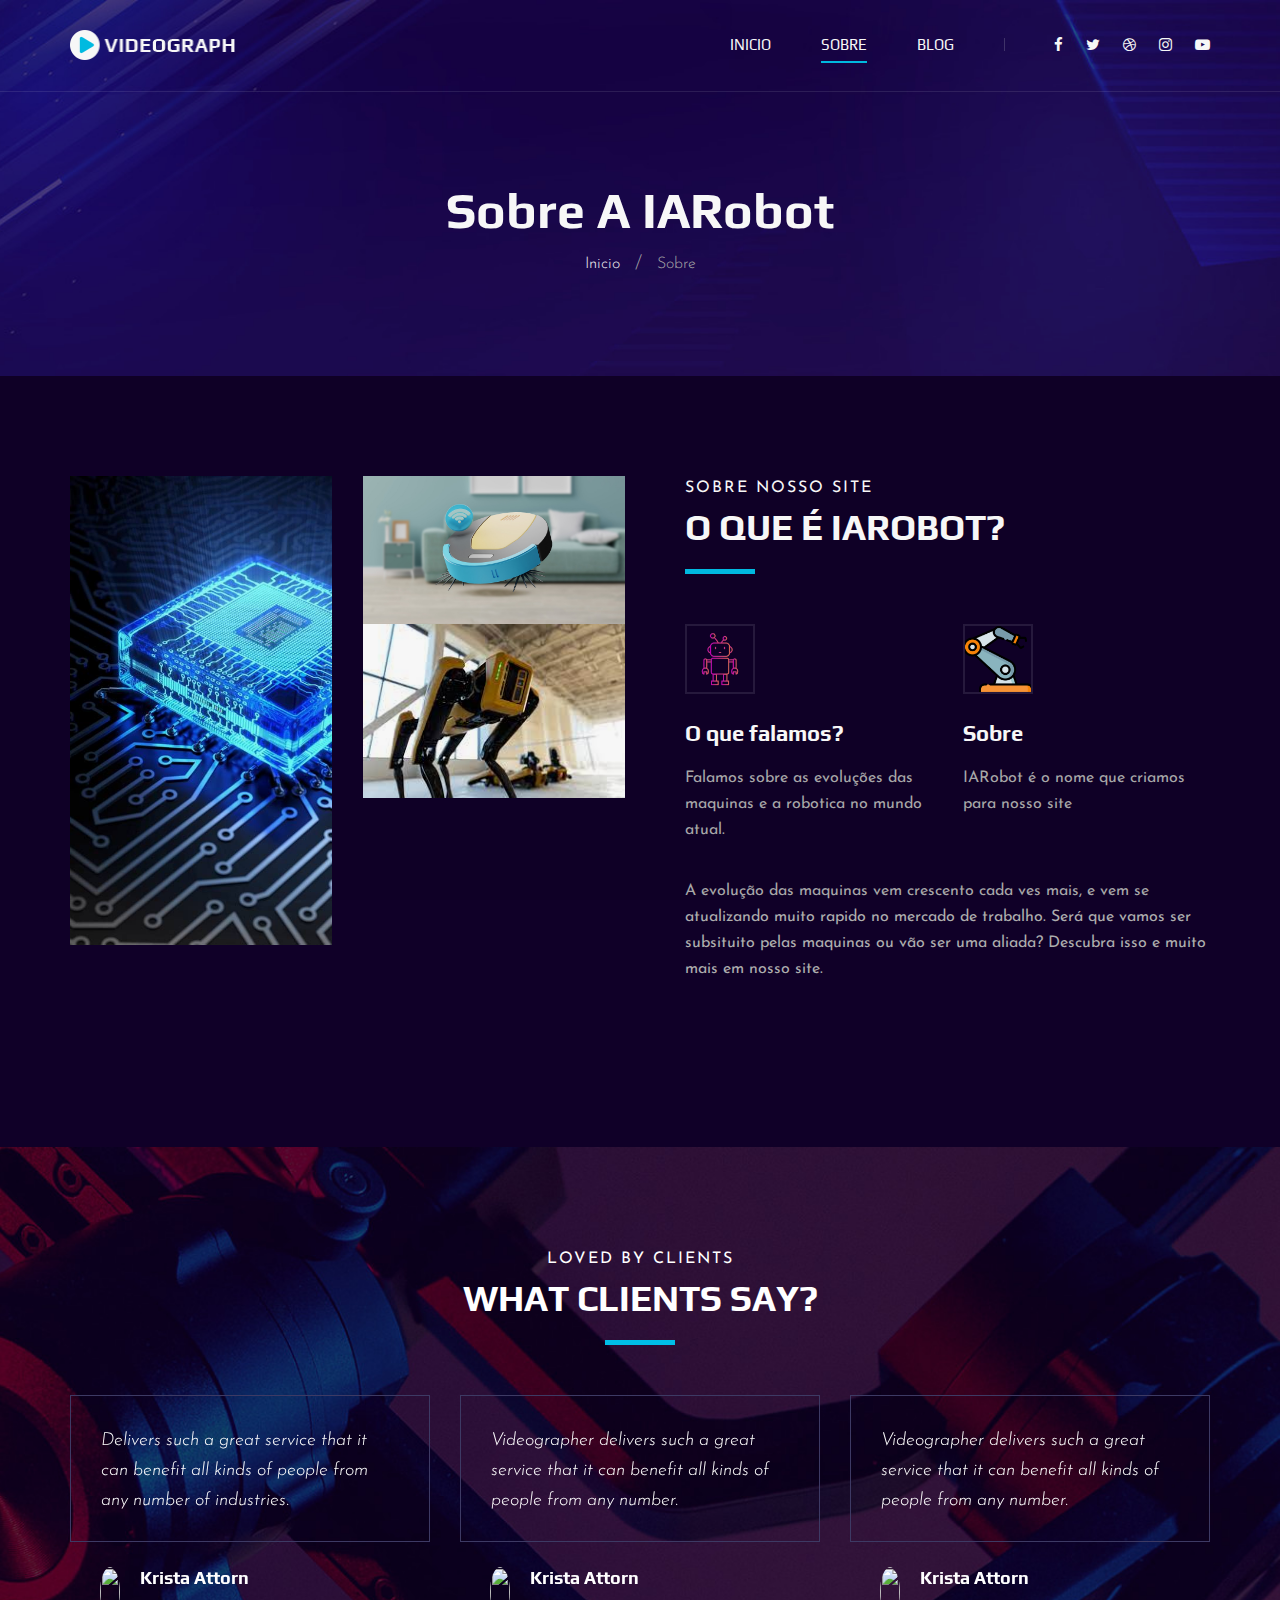
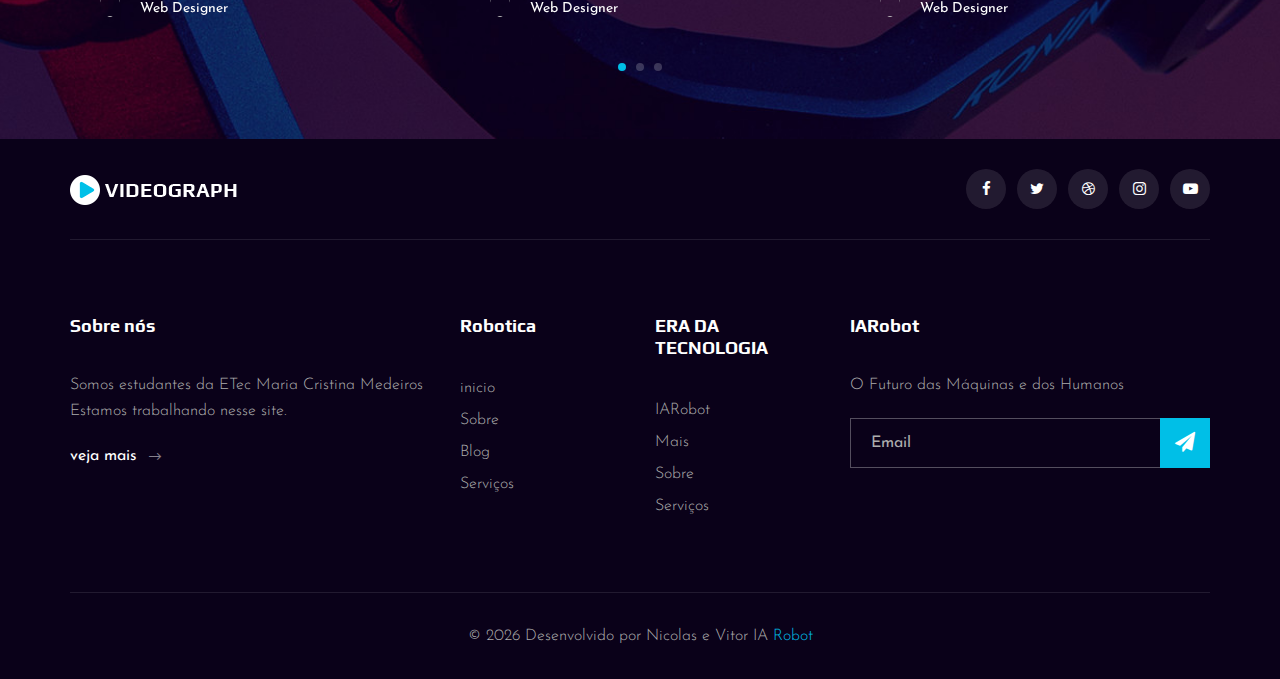
==== about.html @ 94bdd7f8 "Add files via upload" ====
<!DOCTYPE html>
<html lang="zxx">

<head>
    <meta charset="UTF-8">
    <meta name="description" content="Videograph Template">
    <meta name="keywords" content="Videograph, unica, creative, html">
    <meta name="viewport" content="width=device-width, initial-scale=1.0">
    <meta http-equiv="X-UA-Compatible" content="ie=edge">
    <title>IARobot</title>

    <!-- Google Font -->
    <link href="https://fonts.googleapis.com/css2?family=Play:wght@400;700&display=swap" rel="stylesheet">
    <link href="https://fonts.googleapis.com/css2?family=Josefin+Sans:wght@300;400;500;600;700&display=swap"
        rel="stylesheet">

    <!-- Css Styles -->
    <link rel="stylesheet" href="css/bootstrap.min.css" type="text/css">
    <link rel="stylesheet" href="css/font-awesome.min.css" type="text/css">
    <link rel="stylesheet" href="css/elegant-icons.css" type="text/css">
    <link rel="stylesheet" href="css/owl.carousel.min.css" type="text/css">
    <link rel="stylesheet" href="css/magnific-popup.css" type="text/css">
    <link rel="stylesheet" href="css/slicknav.min.css" type="text/css">
    <link rel="stylesheet" href="css/style.css" type="text/css">
</head>

<body>
    <!-- Page Preloder -->
    <div id="preloder">
        <div class="loader"></div>
    </div>

    <!-- Header Section Begin -->
    <header class="header">
        <div class="container">
            <div class="row">
                <div class="col-lg-2">
                    <div class="header__logo">
                        <a href="./index.html"><img src="img/logo.png" alt=""></a>
                    </div>
                </div>
                <div class="col-lg-10">
                    <div class="header__nav__option">
                        <nav class="header__nav__menu mobile-menu">
                            <ul>
                                <li><a href="./index.html">Inicio</a></li>
                                <li class="active"><a href="./about.html">Sobre</a></li>
                                <li><a href="./blog.html">Blog</a></li>
                            </ul>
                        </nav>
                        <div class="header__nav__social">
                            <a href="#"><i class="fa fa-facebook"></i></a>
                            <a href="#"><i class="fa fa-twitter"></i></a>
                            <a href="#"><i class="fa fa-dribbble"></i></a>
                            <a href="#"><i class="fa fa-instagram"></i></a>
                            <a href="#"><i class="fa fa-youtube-play"></i></a>
                        </div>
                    </div>
                </div>
            </div>
            <div id="mobile-menu-wrap"></div>
        </div>
    </header>
    <!-- Header End -->

    <!-- Breadcrumb Begin -->
    <div class="breadcrumb-option spad set-bg" data-setbg="img/breadcrumb-bg.jpg">
        <div class="container">
            <div class="row">
                <div class="col-lg-12 text-center">
                    <div class="breadcrumb__text">
                        <h2>Sobre A IARobot</h2>
                        <div class="breadcrumb__links">
                            <a href="#">Inicio</a>
                            <span>Sobre</span>
                        </div>
                    </div>
                </div>
            </div>
        </div>
    </div>
    <!-- Breadcrumb End -->

    <!-- About Section Begin -->
    <section class="about spad">
        <div class="container">
            <div class="row">
                <div class="col-lg-6">
                    <div class="about__pic">
                        <div class="row">
                            <div class="col-lg-6 col-md-6 col-sm-6">
                                <img src="img/team/proce.jpg" alt="">
                            </div>
                            <div class="col-lg-6 col-md-6 col-sm-6">
                                <div class="row">
                                    <div class="col-lg-12">
                                        <img src="img/team/limpaacasa.jpg" alt="">
                                    </div>
                                    
                                    <div class="col-lg-12">
                                        <img src="img/team/carobo.jpg" alt="">
                                    </div>
                                </div>
                            </div>
                        </div>
                    </div>
                </div>
                <div class="col-lg-6">
                    <div class="about__text">
                        <div class="section-title">
                            <span>Sobre nosso site</span>
                            <h2>O QUE É IARobot?</h2>
                        </div>
                        <div class="row">
                            <div class="col-lg-6 col-md-6 col-sm-6">
                                <div class="services__item">
                                    <div class="services__item__icon">
                                        <img src="img/icons/robo2.png" alt="">
                                    </div>
                                    <h4>O que falamos?</h4>
                                    <p>Falamos sobre as evoluções das maquinas e a robotica no mundo atual.</p>
                                </div>
                            </div>
                            <div class="col-lg-6 col-md-6 col-sm-6">
                                <div class="services__item">
                                    <div class="services__item__icon">
                                        <img src="img/icons/robo1.png" alt="">
                                    </div>
                                    <h4>Sobre</h4>
                                    <p>IARobot é o nome que criamos para nosso site </p>
                                </div>
                            </div>
                        </div>
                        <div class="about__text__desc">
                            <p>A evolução das maquinas vem crescento cada ves mais, e vem se atualizando muito rapido no
                                mercado de trabalho. Será que vamos ser subsituito pelas maquinas ou vão ser uma aliada?
                                Descubra isso e muito mais em nosso site.</p>
                        </div>
                    </div>
                </div>
            </div>
        </div>
    </section>
    <!-- About Section End -->

    <!-- Testimonial Section Begin -->
    <section class="testimonial spad set-bg" data-setbg="img/testimonial-bg.jpg">
        <div class="container">
            <div class="row">
                <div class="col-lg-12">
                    <div class="section-title center-title">
                        <span>Loved By Clients</span>
                        <h2>What clients say?</h2>
                    </div>
                </div>
            </div>
            <div class="row">
                <div class="testimonial__slider owl-carousel">
                    <div class="col-lg-4">
                        <div class="testimonial__item">
                            <div class="testimonial__text">
                                <p>Delivers such a great service that it can benefit all kinds of people from any number
                                    of industries.</p>
                            </div>
                            <div class="testimonial__author">
                                <div class="testimonial__author__pic">
                                    <img src="img/testimonial/ta-1.jpg" alt="">
                                </div>
                                <div class="testimonial__author__text">
                                    <h5>Krista Attorn</h5>
                                    <span>Web Designer</span>
                                </div>
                            </div>
                        </div>
                    </div>
                    <div class="col-lg-4">
                        <div class="testimonial__item">
                            <div class="testimonial__text">
                                <p>Videographer delivers such a great service that it can benefit all kinds of people
                                    from any number.</p>
                            </div>
                            <div class="testimonial__author">
                                <div class="testimonial__author__pic">
                                    <img src="img/testimonial/ta-2.jpg" alt="">
                                </div>
                                <div class="testimonial__author__text">
                                    <h5>Krista Attorn</h5>
                                    <span>Web Designer</span>
                                </div>
                            </div>
                        </div>
                    </div>
                    <div class="col-lg-4">
                        <div class="testimonial__item">
                            <div class="testimonial__text">
                                <p>Videographer delivers such a great service that it can benefit all kinds of people
                                    from any number.</p>
                            </div>
                            <div class="testimonial__author">
                                <div class="testimonial__author__pic">
                                    <img src="img/testimonial/ta-3.jpg" alt="">
                                </div>
                                <div class="testimonial__author__text">
                                    <h5>Krista Attorn</h5>
                                    <span>Web Designer</span>
                                </div>
                            </div>
                        </div>
                    </div>
                    <div class="col-lg-4">
                        <div class="testimonial__item">
                            <div class="testimonial__text">
                                <p>Delivers such a great service that it can benefit all kinds of people from any number
                                    of industries.</p>
                            </div>
                            <div class="testimonial__author">
                                <div class="testimonial__author__pic">
                                    <img src="img/testimonial/ta-1.jpg" alt="">
                                </div>
                                <div class="testimonial__author__text">
                                    <h5>Krista Attorn</h5>
                                    <span>Web Designer</span>
                                </div>
                            </div>
                        </div>
                    </div>
                    <div class="col-lg-4">
                        <div class="testimonial__item">
                            <div class="testimonial__text">
                                <p>Videographer delivers such a great service that it can benefit all kinds of people
                                    from any number.</p>
                            </div>
                            <div class="testimonial__author">
                                <div class="testimonial__author__pic">
                                    <img src="img/testimonial/ta-2.jpg" alt="">
                                </div>
                                <div class="testimonial__author__text">
                                    <h5>Krista Attorn</h5>
                                    <span>Web Designer</span>
                                </div>
                            </div>
                        </div>
                    </div>
                </div>
            </div>
        </div>
    </section>
    <!-- Testimonial Section End -->

   

   <!-- Footer Section Begin -->
   <footer class="footer">
    <div class="container">
        <div class="footer__top">
            <div class="row">
                <div class="col-lg-6 col-md-6">
                    <div class="footer__top__logo">
                        <a href="#"><img src="img/logo.png" alt=""></a>
                    </div>
                </div>
                <div class="col-lg-6 col-md-6">
                    <div class="footer__top__social">
                        <a href="#"><i class="fa fa-facebook"></i></a>
                        <a href="#"><i class="fa fa-twitter"></i></a>
                        <a href="#"><i class="fa fa-dribbble"></i></a>
                        <a href="#"><i class="fa fa-instagram"></i></a>
                        <a href="#"><i class="fa fa-youtube-play"></i></a>
                    </div>
                </div>
            </div>
        </div>
        <div class="footer__option">
            <div class="row">
                <div class="col-lg-4 col-md-6 col-sm-6">
                    <div class="footer__option__item">
                        <h5>Sobre nós</h5>
                        <p>Somos estudantes da ETec  Maria Cristina Medeiros
                            Estamos trabalhando nesse site.</p>
                        <a href="#" class="read__more">veja mais <span class="arrow_right"></span></a>
                    </div>
                </div>
                <div class="col-lg-2 col-md-3 col-sm-3">
                    <div class="footer__option__item">
                        <h5>Robotica</h5>
                        <ul>
                            <li><a href="#">inicio</a></li>
                            <li><a href="#">Sobre</a></li>
                            <li><a href="#">Blog</a></li>
                            <li><a href="#">Serviços</a></li>
                        </ul>
                    </div>
                </div>
                <div class="col-lg-2 col-md-3 col-sm-3">
                    <div class="footer__option__item">
                        <h5>ERA DA TECNOLOGIA</h5>
                        <ul>
                            <li><a href="#">IARobot</a></li>
                            <li><a href="#">Mais</a></li>
                            <li><a href="#">Sobre</a></li>
                            <li><a href="#">Serviços</a></li>
                        </ul>
                    </div>
                </div>
                <div class="col-lg-4 col-md-12">
                    <div class="footer__option__item">
                        <h5>IARobot</h5>
                        <p>O Futuro das Máquinas e dos Humanos</p>
                        <form action="#">
                            <input type="text" placeholder="Email">
                            <button type="submit"><i class="fa fa-send"></i></button>
                        </form>
                    </div>
                </div>
            </div>
        </div>
        <div class="footer__copyright"> 
            <div class="row">
                <div class="col-lg-12 text-center">
                    <!-- Link back to Colorlib can't be removed. Template is licensed under CC BY 3.0. -->
                    <p class="footer__copyright__text"> &copy;
                        <script>
                            document.write(new Date().getFullYear());
                        </script>
                        Desenvolvido por Nicolas e Vitor </i> IA <a href="https://colorlib.com" target="_blank">Robot</a>
                    </p>
                    <!-- Link back to Colorlib can't be removed. Template is licensed under CC BY 3.0. -->
                </div>
            </div>
        </div>
    </div>
</footer>
<!-- Footer Section End -->

    <!-- Js Plugins -->
    <script src="js/jquery-3.3.1.min.js"></script>
    <script src="js/bootstrap.min.js"></script>
    <script src="js/jquery.magnific-popup.min.js"></script>
    <script src="js/mixitup.min.js"></script>
    <script src="js/masonry.pkgd.min.js"></script>
    <script src="js/jquery.slicknav.js"></script>
    <script src="js/owl.carousel.min.js"></script>
    <script src="js/main.js"></script>
</body>

</html>
---- css/elegant-icons.css ----
@font-face {
	font-family: 'ElegantIcons';
	src:url('../fonts/ElegantIcons.eot');
	src:url('../fonts/ElegantIcons.eot?#iefix') format('embedded-opentype'),
		url('../fonts/ElegantIcons.woff') format('woff'),
		url('../fonts/ElegantIcons.ttf') format('truetype'),
		url('../fonts/ElegantIcons.svg#ElegantIcons') format('svg');
	font-weight: normal;
	font-style: normal;
}

/* Use the following CSS code if you want to use data attributes for inserting your icons */
[data-icon]:before {
	font-family: 'ElegantIcons';
	content: attr(data-icon);
	speak: none;
	font-weight: normal;
	font-variant: normal;
	text-transform: none;
	line-height: 1;
	-webkit-font-smoothing: antialiased;
	-moz-osx-font-smoothing: grayscale;
}

/* Use the following CSS code if you want to have a class per icon */
/*
Instead of a list of all class selectors,
you can use the generic selector below, but it's slower:
[class*="your-class-prefix"] {
*/
.arrow_up, .arrow_down, .arrow_left, .arrow_right, .arrow_left-up, .arrow_right-up, .arrow_right-down, .arrow_left-down, .arrow-up-down, .arrow_up-down_alt, .arrow_left-right_alt, .arrow_left-right, .arrow_expand_alt2, .arrow_expand_alt, .arrow_condense, .arrow_expand, .arrow_move, .arrow_carrot-up, .arrow_carrot-down, .arrow_carrot-left, .arrow_carrot-right, .arrow_carrot-2up, .arrow_carrot-2down, .arrow_carrot-2left, .arrow_carrot-2right, .arrow_carrot-up_alt2, .arrow_carrot-down_alt2, .arrow_carrot-left_alt2, .arrow_carrot-right_alt2, .arrow_carrot-2up_alt2, .arrow_carrot-2down_alt2, .arrow_carrot-2left_alt2, .arrow_carrot-2right_alt2, .arrow_triangle-up, .arrow_triangle-down, .arrow_triangle-left, .arrow_triangle-right, .arrow_triangle-up_alt2, .arrow_triangle-down_alt2, .arrow_triangle-left_alt2, .arrow_triangle-right_alt2, .arrow_back, .icon_minus-06, .icon_plus, .icon_close, .icon_check, .icon_minus_alt2, .icon_plus_alt2, .icon_close_alt2, .icon_check_alt2, .icon_zoom-out_alt, .icon_zoom-in_alt, .icon_search, .icon_box-empty, .icon_box-selected, .icon_minus-box, .icon_plus-box, .icon_box-checked, .icon_circle-empty, .icon_circle-slelected, .icon_stop_alt2, .icon_stop, .icon_pause_alt2, .icon_pause, .icon_menu, .icon_menu-square_alt2, .icon_menu-circle_alt2, .icon_ul, .icon_ol, .icon_adjust-horiz, .icon_adjust-vert, .icon_document_alt, .icon_documents_alt, .icon_pencil, .icon_pencil-edit_alt, .icon_pencil-edit, .icon_folder-alt, .icon_folder-open_alt, .icon_folder-add_alt, .icon_info_alt, .icon_error-oct_alt, .icon_error-circle_alt, .icon_error-triangle_alt, .icon_question_alt2, .icon_question, .icon_comment_alt, .icon_chat_alt, .icon_vol-mute_alt, .icon_volume-low_alt, .icon_volume-high_alt, .icon_quotations, .icon_quotations_alt2, .icon_clock_alt, .icon_lock_alt, .icon_lock-open_alt, .icon_key_alt, .icon_cloud_alt, .icon_cloud-upload_alt, .icon_cloud-download_alt, .icon_image, .icon_images, .icon_lightbulb_alt, .icon_gift_alt, .icon_house_alt, .icon_genius, .icon_mobile, .icon_tablet, .icon_laptop, .icon_desktop, .icon_camera_alt, .icon_mail_alt, .icon_cone_alt, .icon_ribbon_alt, .icon_bag_alt, .icon_creditcard, .icon_cart_alt, .icon_paperclip, .icon_tag_alt, .icon_tags_alt, .icon_trash_alt, .icon_cursor_alt, .icon_mic_alt, .icon_compass_alt, .icon_pin_alt, .icon_pushpin_alt, .icon_map_alt, .icon_drawer_alt, .icon_toolbox_alt, .icon_book_alt, .icon_calendar, .icon_film, .icon_table, .icon_contacts_alt, .icon_headphones, .icon_lifesaver, .icon_piechart, .icon_refresh, .icon_link_alt, .icon_link, .icon_loading, .icon_blocked, .icon_archive_alt, .icon_heart_alt, .icon_star_alt, .icon_star-half_alt, .icon_star, .icon_star-half, .icon_tools, .icon_tool, .icon_cog, .icon_cogs, .arrow_up_alt, .arrow_down_alt, .arrow_left_alt, .arrow_right_alt, .arrow_left-up_alt, .arrow_right-up_alt, .arrow_right-down_alt, .arrow_left-down_alt, .arrow_condense_alt, .arrow_expand_alt3, .arrow_carrot_up_alt, .arrow_carrot-down_alt, .arrow_carrot-left_alt, .arrow_carrot-right_alt, .arrow_carrot-2up_alt, .arrow_carrot-2dwnn_alt, .arrow_carrot-2left_alt, .arrow_carrot-2right_alt, .arrow_triangle-up_alt, .arrow_triangle-down_alt, .arrow_triangle-left_alt, .arrow_triangle-right_alt, .icon_minus_alt, .icon_plus_alt, .icon_close_alt, .icon_check_alt, .icon_zoom-out, .icon_zoom-in, .icon_stop_alt, .icon_menu-square_alt, .icon_menu-circle_alt, .icon_document, .icon_documents, .icon_pencil_alt, .icon_folder, .icon_folder-open, .icon_folder-add, .icon_folder_upload, .icon_folder_download, .icon_info, .icon_error-circle, .icon_error-oct, .icon_error-triangle, .icon_question_alt, .icon_comment, .icon_chat, .icon_vol-mute, .icon_volume-low, .icon_volume-high, .icon_quotations_alt, .icon_clock, .icon_lock, .icon_lock-open, .icon_key, .icon_cloud, .icon_cloud-upload, .icon_cloud-download, .icon_lightbulb, .icon_gift, .icon_house, .icon_camera, .icon_mail, .icon_cone, .icon_ribbon, .icon_bag, .icon_cart, .icon_tag, .icon_tags, .icon_trash, .icon_cursor, .icon_mic, .icon_compass, .icon_pin, .icon_pushpin, .icon_map, .icon_drawer, .icon_toolbox, .icon_book, .icon_contacts, .icon_archive, .icon_heart, .icon_profile, .icon_group, .icon_grid-2x2, .icon_grid-3x3, .icon_music, .icon_pause_alt, .icon_phone, .icon_upload, .icon_download, .social_facebook, .social_twitter, .social_pinterest, .social_googleplus, .social_tumblr, .social_tumbleupon, .social_wordpress, .social_instagram, .social_dribbble, .social_vimeo, .social_linkedin, .social_rss, .social_deviantart, .social_share, .social_myspace, .social_skype, .social_youtube, .social_picassa, .social_googledrive, .social_flickr, .social_blogger, .social_spotify, .social_delicious, .social_facebook_circle, .social_twitter_circle, .social_pinterest_circle, .social_googleplus_circle, .social_tumblr_circle, .social_stumbleupon_circle, .social_wordpress_circle, .social_instagram_circle, .social_dribbble_circle, .social_vimeo_circle, .social_linkedin_circle, .social_rss_circle, .social_deviantart_circle, .social_share_circle, .social_myspace_circle, .social_skype_circle, .social_youtube_circle, .social_picassa_circle, .social_googledrive_alt2, .social_flickr_circle, .social_blogger_circle, .social_spotify_circle, .social_delicious_circle, .social_facebook_square, .social_twitter_square, .social_pinterest_square, .social_googleplus_square, .social_tumblr_square, .social_stumbleupon_square, .social_wordpress_square, .social_instagram_square, .social_dribbble_square, .social_vimeo_square, .social_linkedin_square, .social_rss_square, .social_deviantart_square, .social_share_square, .social_myspace_square, .social_skype_square, .social_youtube_square, .social_picassa_square, .social_googledrive_square, .social_flickr_square, .social_blogger_square, .social_spotify_square, .social_delicious_square, .icon_printer, .icon_calulator, .icon_building, .icon_floppy, .icon_drive, .icon_search-2, .icon_id, .icon_id-2, .icon_puzzle, .icon_like, .icon_dislike, .icon_mug, .icon_currency, .icon_wallet, .icon_pens, .icon_easel, .icon_flowchart, .icon_datareport, .icon_briefcase, .icon_shield, .icon_percent, .icon_globe, .icon_globe-2, .icon_target, .icon_hourglass, .icon_balance, .icon_rook, .icon_printer-alt, .icon_calculator_alt, .icon_building_alt, .icon_floppy_alt, .icon_drive_alt, .icon_search_alt, .icon_id_alt, .icon_id-2_alt, .icon_puzzle_alt, .icon_like_alt, .icon_dislike_alt, .icon_mug_alt, .icon_currency_alt, .icon_wallet_alt, .icon_pens_alt, .icon_easel_alt, .icon_flowchart_alt, .icon_datareport_alt, .icon_briefcase_alt, .icon_shield_alt, .icon_percent_alt, .icon_globe_alt, .icon_clipboard {
	font-family: 'ElegantIcons';
	speak: none;
	font-style: normal;
	font-weight: normal;
	font-variant: normal;
	text-transform: none;
	line-height: 1;
	-webkit-font-smoothing: antialiased;
}
.arrow_up:before {
	content: "\21";
}
.arrow_down:before {
	content: "\22";
}
.arrow_left:before {
	content: "\23";
}
.arrow_right:before {
	content: "\24";
}
.arrow_left-up:before {
	content: "\25";
}
.arrow_right-up:before {
	content: "\26";
}
.arrow_right-down:before {
	content: "\27";
}
.arrow_left-down:before {
	content: "\28";
}
.arrow-up-down:before {
	content: "\29";
}
.arrow_up-down_alt:before {
	content: "\2a";
}
.arrow_left-right_alt:before {
	content: "\2b";
}
.arrow_left-right:before {
	content: "\2c";
}
.arrow_expand_alt2:before {
	content: "\2d";
}
.arrow_expand_alt:before {
	content: "\2e";
}
.arrow_condense:before {
	content: "\2f";
}
.arrow_expand:before {
	content: "\30";
}
.arrow_move:before {
	content: "\31";
}
.arrow_carrot-up:before {
	content: "\32";
}
.arrow_carrot-down:before {
	content: "\33";
}
.arrow_carrot-left:before {
	content: "\34";
}
.arrow_carrot-right:before {
	content: "\35";
}
.arrow_carrot-2up:before {
	content: "\36";
}
.arrow_carrot-2down:before {
	content: "\37";
}
.arrow_carrot-2left:before {
	content: "\38";
}
.arrow_carrot-2right:before {
	content: "\39";
}
.arrow_carrot-up_alt2:before {
	content: "\3a";
}
.arrow_carrot-down_alt2:before {
	content: "\3b";
}
.arrow_carrot-left_alt2:before {
	content: "\3c";
}
.arrow_carrot-right_alt2:before {
	content: "\3d";
}
.arrow_carrot-2up_alt2:before {
	content: "\3e";
}
.arrow_carrot-2down_alt2:before {
	content: "\3f";
}
.arrow_carrot-2left_alt2:before {
	content: "\40";
}
.arrow_carrot-2right_alt2:before {
	content: "\41";
}
.arrow_triangle-up:before {
	content: "\42";
}
.arrow_triangle-down:before {
	content: "\43";
}
.arrow_triangle-left:before {
	content: "\44";
}
.arrow_triangle-right:before {
	content: "\45";
}
.arrow_triangle-up_alt2:before {
	content: "\46";
}
.arrow_triangle-down_alt2:before {
	content: "\47";
}
.arrow_triangle-left_alt2:before {
	content: "\48";
}
.arrow_triangle-right_alt2:before {
	content: "\49";
}
.arrow_back:before {
	content: "\4a";
}
.icon_minus-06:before {
	content: "\4b";
}
.icon_plus:before {
	content: "\4c";
}
.icon_close:before {
	content: "\4d";
}
.icon_check:before {
	content: "\4e";
}
.icon_minus_alt2:before {
	content: "\4f";
}
.icon_plus_alt2:before {
	content: "\50";
}
.icon_close_alt2:before {
	content: "\51";
}
.icon_check_alt2:before {
	content: "\52";
}
.icon_zoom-out_alt:before {
	content: "\53";
}
.icon_zoom-in_alt:before {
	content: "\54";
}
.icon_search:before {
	content: "\55";
}
.icon_box-empty:before {
	content: "\56";
}
.icon_box-selected:before {
	content: "\57";
}
.icon_minus-box:before {
	content: "\58";
}
.icon_plus-box:before {
	content: "\59";
}
.icon_box-checked:before {
	content: "\5a";
}
.icon_circle-empty:before {
	content: "\5b";
}
.icon_circle-slelected:before {
	content: "\5c";
}
.icon_stop_alt2:before {
	content: "\5d";
}
.icon_stop:before {
	content: "\5e";
}
.icon_pause_alt2:before {
	content: "\5f";
}
.icon_pause:before {
	content: "\60";
}
.icon_menu:before {
	content: "\61";
}
.icon_menu-square_alt2:before {
	content: "\62";
}
.icon_menu-circle_alt2:before {
	content: "\63";
}
.icon_ul:before {
	content: "\64";
}
.icon_ol:before {
	content: "\65";
}
.icon_adjust-horiz:before {
	content: "\66";
}
.icon_adjust-vert:before {
	content: "\67";
}
.icon_document_alt:before {
	content: "\68";
}
.icon_documents_alt:before {
	content: "\69";
}
.icon_pencil:before {
	content: "\6a";
}
.icon_pencil-edit_alt:before {
	content: "\6b";
}
.icon_pencil-edit:before {
	content: "\6c";
}
.icon_folder-alt:before {
	content: "\6d";
}
.icon_folder-open_alt:before {
	content: "\6e";
}
.icon_folder-add_alt:before {
	content: "\6f";
}
.icon_info_alt:before {
	content: "\70";
}
.icon_error-oct_alt:before {
	content: "\71";
}
.icon_error-circle_alt:before {
	content: "\72";
}
.icon_error-triangle_alt:before {
	content: "\73";
}
.icon_question_alt2:before {
	content: "\74";
}
.icon_question:before {
	content: "\75";
}
.icon_comment_alt:before {
	content: "\76";
}
.icon_chat_alt:before {
	content: "\77";
}
.icon_vol-mute_alt:before {
	content: "\78";
}
.icon_volume-low_alt:before {
	content: "\79";
}
.icon_volume-high_alt:before {
	content: "\7a";
}
.icon_quotations:before {
	content: "\7b";
}
.icon_quotations_alt2:before {
	content: "\7c";
}
.icon_clock_alt:before {
	content: "\7d";
}
.icon_lock_alt:before {
	content: "\7e";
}
.icon_lock-open_alt:before {
	content: "\e000";
}
.icon_key_alt:before {
	content: "\e001";
}
.icon_cloud_alt:before {
	content: "\e002";
}
.icon_cloud-upload_alt:before {
	content: "\e003";
}
.icon_cloud-download_alt:before {
	content: "\e004";
}
.icon_image:before {
	content: "\e005";
}
.icon_images:before {
	content: "\e006";
}
.icon_lightbulb_alt:before {
	content: "\e007";
}
.icon_gift_alt:before {
	content: "\e008";
}
.icon_house_alt:before {
	content: "\e009";
}
.icon_genius:before {
	content: "\e00a";
}
.icon_mobile:before {
	content: "\e00b";
}
.icon_tablet:before {
	content: "\e00c";
}
.icon_laptop:before {
	content: "\e00d";
}
.icon_desktop:before {
	content: "\e00e";
}
.icon_camera_alt:before {
	content: "\e00f";
}
.icon_mail_alt:before {
	content: "\e010";
}
.icon_cone_alt:before {
	content: "\e011";
}
.icon_ribbon_alt:before {
	content: "\e012";
}
.icon_bag_alt:before {
	content: "\e013";
}
.icon_creditcard:before {
	content: "\e014";
}
.icon_cart_alt:before {
	content: "\e015";
}
.icon_paperclip:before {
	content: "\e016";
}
.icon_tag_alt:before {
	content: "\e017";
}
.icon_tags_alt:before {
	content: "\e018";
}
.icon_trash_alt:before {
	content: "\e019";
}
.icon_cursor_alt:before {
	content: "\e01a";
}
.icon_mic_alt:before {
	content: "\e01b";
}
.icon_compass_alt:before {
	content: "\e01c";
}
.icon_pin_alt:before {
	content: "\e01d";
}
.icon_pushpin_alt:before {
	content: "\e01e";
}
.icon_map_alt:before {
	content: "\e01f";
}
.icon_drawer_alt:before {
	content: "\e020";
}
.icon_toolbox_alt:before {
	content: "\e021";
}
.icon_book_alt:before {
	content: "\e022";
}
.icon_calendar:before {
	content: "\e023";
}
.icon_film:before {
	content: "\e024";
}
.icon_table:before {
	content: "\e025";
}
.icon_contacts_alt:before {
	content: "\e026";
}
.icon_headphones:before {
	content: "\e027";
}
.icon_lifesaver:before {
	content: "\e028";
}
.icon_piechart:before {
	content: "\e029";
}
.icon_refresh:before {
	content: "\e02a";
}
.icon_link_alt:before {
	content: "\e02b";
}
.icon_link:before {
	content: "\e02c";
}
.icon_loading:before {
	content: "\e02d";
}
.icon_blocked:before {
	content: "\e02e";
}
.icon_archive_alt:before {
	content: "\e02f";
}
.icon_heart_alt:before {
	content: "\e030";
}
.icon_star_alt:before {
	content: "\e031";
}
.icon_star-half_alt:before {
	content: "\e032";
}
.icon_star:before {
	content: "\e033";
}
.icon_star-half:before {
	content: "\e034";
}
.icon_tools:before {
	content: "\e035";
}
.icon_tool:before {
	content: "\e036";
}
.icon_cog:before {
	content: "\e037";
}
.icon_cogs:before {
	content: "\e038";
}
.arrow_up_alt:before {
	content: "\e039";
}
.arrow_down_alt:before {
	content: "\e03a";
}
.arrow_left_alt:before {
	content: "\e03b";
}
.arrow_right_alt:before {
	content: "\e03c";
}
.arrow_left-up_alt:before {
	content: "\e03d";
}
.arrow_right-up_alt:before {
	content: "\e03e";
}
.arrow_right-down_alt:before {
	content: "\e03f";
}
.arrow_left-down_alt:before {
	content: "\e040";
}
.arrow_condense_alt:before {
	content: "\e041";
}
.arrow_expand_alt3:before {
	content: "\e042";
}
.arrow_carrot_up_alt:before {
	content: "\e043";
}
.arrow_carrot-down_alt:before {
	content: "\e044";
}
.arrow_carrot-left_alt:before {
	content: "\e045";
}
.arrow_carrot-right_alt:before {
	content: "\e046";
}
.arrow_carrot-2up_alt:before {
	content: "\e047";
}
.arrow_carrot-2dwnn_alt:before {
	content: "\e048";
}
.arrow_carrot-2left_alt:before {
	content: "\e049";
}
.arrow_carrot-2right_alt:before {
	content: "\e04a";
}
.arrow_triangle-up_alt:before {
	content: "\e04b";
}
.arrow_triangle-down_alt:before {
	content: "\e04c";
}
.arrow_triangle-left_alt:before {
	content: "\e04d";
}
.arrow_triangle-right_alt:before {
	content: "\e04e";
}
.icon_minus_alt:before {
	content: "\e04f";
}
.icon_plus_alt:before {
	content: "\e050";
}
.icon_close_alt:before {
	content: "\e051";
}
.icon_check_alt:before {
	content: "\e052";
}
.icon_zoom-out:before {
	content: "\e053";
}
.icon_zoom-in:before {
	content: "\e054";
}
.icon_stop_alt:before {
	content: "\e055";
}
.icon_menu-square_alt:before {
	content: "\e056";
}
.icon_menu-circle_alt:before {
	content: "\e057";
}
.icon_document:before {
	content: "\e058";
}
.icon_documents:before {
	content: "\e059";
}
.icon_pencil_alt:before {
	content: "\e05a";
}
.icon_folder:before {
	content: "\e05b";
}
.icon_folder-open:before {
	content: "\e05c";
}
.icon_folder-add:before {
	content: "\e05d";
}
.icon_folder_upload:before {
	content: "\e05e";
}
.icon_folder_download:before {
	content: "\e05f";
}
.icon_info:before {
	content: "\e060";
}
.icon_error-circle:before {
	content: "\e061";
}
.icon_error-oct:before {
	content: "\e062";
}
.icon_error-triangle:before {
	content: "\e063";
}
.icon_question_alt:before {
	content: "\e064";
}
.icon_comment:before {
	content: "\e065";
}
.icon_chat:before {
	content: "\e066";
}
.icon_vol-mute:before {
	content: "\e067";
}
.icon_volume-low:before {
	content: "\e068";
}
.icon_volume-high:before {
	content: "\e069";
}
.icon_quotations_alt:before {
	content: "\e06a";
}
.icon_clock:before {
	content: "\e06b";
}
.icon_lock:before {
	content: "\e06c";
}
.icon_lock-open:before {
	content: "\e06d";
}
.icon_key:before {
	content: "\e06e";
}
.icon_cloud:before {
	content: "\e06f";
}
.icon_cloud-upload:before {
	content: "\e070";
}
.icon_cloud-download:before {
	content: "\e071";
}
.icon_lightbulb:before {
	content: "\e072";
}
.icon_gift:before {
	content: "\e073";
}
.icon_house:before {
	content: "\e074";
}
.icon_camera:before {
	content: "\e075";
}
.icon_mail:before {
	content: "\e076";
}
.icon_cone:before {
	content: "\e077";
}
.icon_ribbon:before {
	content: "\e078";
}
.icon_bag:before {
	content: "\e079";
}
.icon_cart:before {
	content: "\e07a";
}
.icon_tag:before {
	content: "\e07b";
}
.icon_tags:before {
	content: "\e07c";
}
.icon_trash:before {
	content: "\e07d";
}
.icon_cursor:before {
	content: "\e07e";
}
.icon_mic:before {
	content: "\e07f";
}
.icon_compass:before {
	content: "\e080";
}
.icon_pin:before {
	content: "\e081";
}
.icon_pushpin:before {
	content: "\e082";
}
.icon_map:before {
	content: "\e083";
}
.icon_drawer:before {
	content: "\e084";
}
.icon_toolbox:before {
	content: "\e085";
}
.icon_book:before {
	content: "\e086";
}
.icon_contacts:before {
	content: "\e087";
}
.icon_archive:before {
	content: "\e088";
}
.icon_heart:before {
	content: "\e089";
}
.icon_profile:before {
	content: "\e08a";
}
.icon_group:before {
	content: "\e08b";
}
.icon_grid-2x2:before {
	content: "\e08c";
}
.icon_grid-3x3:before {
	content: "\e08d";
}
.icon_music:before {
	content: "\e08e";
}
.icon_pause_alt:before {
	content: "\e08f";
}
.icon_phone:before {
	content: "\e090";
}
.icon_upload:before {
	content: "\e091";
}
.icon_download:before {
	content: "\e092";
}
.social_facebook:before {
	content: "\e093";
}
.social_twitter:before {
	content: "\e094";
}
.social_pinterest:before {
	content: "\e095";
}
.social_googleplus:before {
	content: "\e096";
}
.social_tumblr:before {
	content: "\e097";
}
.social_tumbleupon:before {
	content: "\e098";
}
.social_wordpress:before {
	content: "\e099";
}
.social_instagram:before {
	content: "\e09a";
}
.social_dribbble:before {
	content: "\e09b";
}
.social_vimeo:before {
	content: "\e09c";
}
.social_linkedin:before {
	content: "\e09d";
}
.social_rss:before {
	content: "\e09e";
}
.social_deviantart:before {
	content: "\e09f";
}
.social_share:before {
	content: "\e0a0";
}
.social_myspace:before {
	content: "\e0a1";
}
.social_skype:before {
	content: "\e0a2";
}
.social_youtube:before {
	content: "\e0a3";
}
.social_picassa:before {
	content: "\e0a4";
}
.social_googledrive:before {
	content: "\e0a5";
}
.social_flickr:before {
	content: "\e0a6";
}
.social_blogger:before {
	content: "\e0a7";
}
.social_spotify:before {
	content: "\e0a8";
}
.social_delicious:before {
	content: "\e0a9";
}
.social_facebook_circle:before {
	content: "\e0aa";
}
.social_twitter_circle:before {
	content: "\e0ab";
}
.social_pinterest_circle:before {
	content: "\e0ac";
}
.social_googleplus_circle:before {
	content: "\e0ad";
}
.social_tumblr_circle:before {
	content: "\e0ae";
}
.social_stumbleupon_circle:before {
	content: "\e0af";
}
.social_wordpress_circle:before {
	content: "\e0b0";
}
.social_instagram_circle:before {
	content: "\e0b1";
}
.social_dribbble_circle:before {
	content: "\e0b2";
}
.social_vimeo_circle:before {
	content: "\e0b3";
}
.social_linkedin_circle:before {
	content: "\e0b4";
}
.social_rss_circle:before {
	content: "\e0b5";
}
.social_deviantart_circle:before {
	content: "\e0b6";
}
.social_share_circle:before {
	content: "\e0b7";
}
.social_myspace_circle:before {
	content: "\e0b8";
}
.social_skype_circle:before {
	content: "\e0b9";
}
.social_youtube_circle:before {
	content: "\e0ba";
}
.social_picassa_circle:before {
	content: "\e0bb";
}
.social_googledrive_alt2:before {
	content: "\e0bc";
}
.social_flickr_circle:before {
	content: "\e0bd";
}
.social_blogger_circle:before {
	content: "\e0be";
}
.social_spotify_circle:before {
	content: "\e0bf";
}
.social_delicious_circle:before {
	content: "\e0c0";
}
.social_facebook_square:before {
	content: "\e0c1";
}
.social_twitter_square:before {
	content: "\e0c2";
}
.social_pinterest_square:before {
	content: "\e0c3";
}
.social_googleplus_square:before {
	content: "\e0c4";
}
.social_tumblr_square:before {
	content: "\e0c5";
}
.social_stumbleupon_square:before {
	content: "\e0c6";
}
.social_wordpress_square:before {
	content: "\e0c7";
}
.social_instagram_square:before {
	content: "\e0c8";
}
.social_dribbble_square:before {
	content: "\e0c9";
}
.social_vimeo_square:before {
	content: "\e0ca";
}
.social_linkedin_square:before {
	content: "\e0cb";
}
.social_rss_square:before {
	content: "\e0cc";
}
.social_deviantart_square:before {
	content: "\e0cd";
}
.social_share_square:before {
	content: "\e0ce";
}
.social_myspace_square:before {
	content: "\e0cf";
}
.social_skype_square:before {
	content: "\e0d0";
}
.social_youtube_square:before {
	content: "\e0d1";
}
.social_picassa_square:before {
	content: "\e0d2";
}
.social_googledrive_square:before {
	content: "\e0d3";
}
.social_flickr_square:before {
	content: "\e0d4";
}
.social_blogger_square:before {
	content: "\e0d5";
}
.social_spotify_square:before {
	content: "\e0d6";
}
.social_delicious_square:before {
	content: "\e0d7";
}
.icon_printer:before {
	content: "\e103";
}
.icon_calulator:before {
	content: "\e0ee";
}
.icon_building:before {
	content: "\e0ef";
}
.icon_floppy:before {
	content: "\e0e8";
}
.icon_drive:before {
	content: "\e0ea";
}
.icon_search-2:before {
	content: "\e101";
}
.icon_id:before {
	content: "\e107";
}
.icon_id-2:before {
	content: "\e108";
}
.icon_puzzle:before {
	content: "\e102";
}
.icon_like:before {
	content: "\e106";
}
.icon_dislike:before {
	content: "\e0eb";
}
.icon_mug:before {
	content: "\e105";
}
.icon_currency:before {
	content: "\e0ed";
}
.icon_wallet:before {
	content: "\e100";
}
.icon_pens:before {
	content: "\e104";
}
.icon_easel:before {
	content: "\e0e9";
}
.icon_flowchart:before {
	content: "\e109";
}
.icon_datareport:before {
	content: "\e0ec";
}
.icon_briefcase:before {
	content: "\e0fe";
}
.icon_shield:before {
	content: "\e0f6";
}
.icon_percent:before {
	content: "\e0fb";
}
.icon_globe:before {
	content: "\e0e2";
}
.icon_globe-2:before {
	content: "\e0e3";
}
.icon_target:before {
	content: "\e0f5";
}
.icon_hourglass:before {
	content: "\e0e1";
}
.icon_balance:before {
	content: "\e0ff";
}
.icon_rook:before {
	content: "\e0f8";
}
.icon_printer-alt:before {
	content: "\e0fa";
}
.icon_calculator_alt:before {
	content: "\e0e7";
}
.icon_building_alt:before {
	content: "\e0fd";
}
.icon_floppy_alt:before {
	content: "\e0e4";
}
.icon_drive_alt:before {
	content: "\e0e5";
}
.icon_search_alt:before {
	content: "\e0f7";
}
.icon_id_alt:before {
	content: "\e0e0";
}
.icon_id-2_alt:before {
	content: "\e0fc";
}
.icon_puzzle_alt:before {
	content: "\e0f9";
}
.icon_like_alt:before {
	content: "\e0dd";
}
.icon_dislike_alt:before {
	content: "\e0f1";
}
.icon_mug_alt:before {
	content: "\e0dc";
}
.icon_currency_alt:before {
	content: "\e0f3";
}
.icon_wallet_alt:before {
	content: "\e0d8";
}
.icon_pens_alt:before {
	content: "\e0db";
}
.icon_easel_alt:before {
	content: "\e0f0";
}
.icon_flowchart_alt:before {
	content: "\e0df";
}
.icon_datareport_alt:before {
	content: "\e0f2";
}
.icon_briefcase_alt:before {
	content: "\e0f4";
}
.icon_shield_alt:before {
	content: "\e0d9";
}
.icon_percent_alt:before {
	content: "\e0da";
}
.icon_globe_alt:before {
	content: "\e0de";
}
.icon_clipboard:before {
	content: "\e0e6";
}


	.glyph {
		float: left;
		text-align: center;
		padding: .75em;
		margin: .4em 1.5em .75em 0;
		width: 6em;
text-shadow: none;
	}
        .glyph_big {
        font-size: 128px;
        color: #59c5dc;
        float: left;
        margin-right: 20px;
        }

        .glyph div { padding-bottom: 10px;}

	.glyph input {
		font-family: consolas, monospace;
		font-size: 12px;
		width: 100%;
		text-align: center;
		border: 0;
		box-shadow: 0 0 0 1px #ccc;
		padding: .2em;
                -moz-border-radius: 5px;
                -webkit-border-radius: 5px;
	}
	.centered {
		margin-left: auto;
		margin-right: auto;
	}
	.glyph .fs1 {
		font-size: 2em;
	}
---- css/style.css ----
/******************************************************************
  Template Name: Dreams
  Description: Dreams wedding template
  Author: Colorib
  Author URI: https://colorlib.com/
  Version: 1.0
  Created: Colorib
******************************************************************/
/*------------------------------------------------------------------
[Table of contents]

1.  Template default CSS
	1.1	Variables
	1.2	Mixins
	1.3	Flexbox
	1.4	Reset
2.  Helper Css
3.  Header Section
4.  Hero Section
5.  Services Section
6.  Counter Section
7.  Team Section
8.  Latest Section
9.  Contact
10.  Footer Style
-------------------------------------------------------------------*/
/*----------------------------------------*/
/* Template default CSS
/*----------------------------------------*/
html,
body {
  height: 100%;
  font-family: "Josefin Sans", sans-serif;
  -webkit-font-smoothing: antialiased;
}

h1,
h2,
h3,
h4,
h5,
h6 {
  margin: 0;
  color: #111111;
  font-weight: 400;
  font-family: "Play", sans-serif;
}

h1 {
  font-size: 70px;
}

h2 {
  font-size: 36px;
}

h3 {
  font-size: 30px;
}

h4 {
  font-size: 24px;
}

h5 {
  font-size: 18px;
}

h6 {
  font-size: 16px;
}

p {
  font-size: 16px;
  font-family: "Josefin Sans", sans-serif;
  color: #adadad;
  font-weight: 400;
  line-height: 26px;
  margin: 0 0 15px 0;
}

img {
  max-width: 100%;
}

input:focus,
select:focus,
button:focus,
textarea:focus {
  outline: none;
}

a:hover,
a:focus {
  text-decoration: none;
  outline: none;
  color: #fff;
}

ul,
ol {
  padding: 0;
  margin: 0;
}

/*---------------------
  Helper CSS
-----------------------*/
.section-title {
  margin-bottom: 50px;
}
.section-title.center-title {
  text-align: center;
}
.section-title.center-title h2:after {
  right: 0;
  margin: 0 auto;
}
.section-title span {
  color: #ffffff;
  display: block;
  font-size: 16px;
  letter-spacing: 2px;
  text-transform: uppercase;
  margin-bottom: 6px;
}
.section-title h2 {
  color: #ffffff;
  font-weight: 700;
  text-transform: uppercase;
  position: relative;
  padding-bottom: 25px;
}
.section-title h2:after {
  position: absolute;
  left: 0;
  bottom: 0;
  height: 5px;
  width: 70px;
  background: #00bfe7;
  content: "";
}

.set-bg {
  background-repeat: no-repeat;
  background-size: cover;
  background-position: top center;
}

.spad {
  padding-top: 100px;
  padding-bottom: 100px;
}

.text-white h1,
.text-white h2,
.text-white h3,
.text-white h4,
.text-white h5,
.text-white h6,
.text-white p,
.text-white span,
.text-white li,
.text-white a {
  color: #fff;
}

/* buttons */
.primary-btn {
  display: inline-block;
  font-size: 15px;
  font-family: "Play", sans-serif;
  font-weight: 700;
  padding: 14px 32px 12px;
  color: #ffffff;
  text-transform: uppercase;
  letter-spacing: 2px;
  position: relative;
  z-index: 1;
}
.primary-btn:hover:before {
  height: 100%;
  width: 100%;
}
.primary-btn:hover:after {
  height: 100%;
  width: 100%;
}
.primary-btn:before {
  position: absolute;
  left: 0;
  top: 0;
  height: 30px;
  width: 30px;
  border-left: 2px solid #00bfe7;
  border-top: 2px solid #00bfe7;
  content: "";
  z-index: -1;
  -webkit-transition: all, 0.7s;
  -o-transition: all, 0.7s;
  transition: all, 0.7s;
}
.primary-btn:after {
  position: absolute;
  right: 0;
  bottom: 0;
  height: 30px;
  width: 30px;
  border-right: 2px solid #00bfe7;
  border-bottom: 2px solid #00bfe7;
  content: "";
  z-index: -1;
  -webkit-transition: all, 0.7s;
  -o-transition: all, 0.7s;
  transition: all, 0.7s;
}

.site-btn {
  font-size: 15px;
  color: #ffffff;
  background: #00bfe7;
  font-family: "Play", sans-serif;
  font-weight: 700;
  border: none;
  display: inline-block;
  text-transform: uppercase;
  letter-spacing: 2px;
  padding: 14px 34px 12px;
  width: 100%;
}

/* Preloder */
#preloder {
  position: fixed;
  width: 100%;
  height: 100%;
  top: 0;
  left: 0;
  z-index: 999999;
  background: #000;
}

.loader {
  width: 40px;
  height: 40px;
  position: absolute;
  top: 50%;
  left: 50%;
  margin-top: -13px;
  margin-left: -13px;
  border-radius: 60px;
  animation: loader 0.8s linear infinite;
  -webkit-animation: loader 0.8s linear infinite;
}

@keyframes loader {
  0% {
    -webkit-transform: rotate(0deg);
    transform: rotate(0deg);
    border: 4px solid #f44336;
    border-left-color: transparent;
  }
  50% {
    -webkit-transform: rotate(180deg);
    transform: rotate(180deg);
    border: 4px solid #673ab7;
    border-left-color: transparent;
  }
  100% {
    -webkit-transform: rotate(360deg);
    transform: rotate(360deg);
    border: 4px solid #f44336;
    border-left-color: transparent;
  }
}
@-webkit-keyframes loader {
  0% {
    -webkit-transform: rotate(0deg);
    border: 4px solid #f44336;
    border-left-color: transparent;
  }
  50% {
    -webkit-transform: rotate(180deg);
    border: 4px solid #673ab7;
    border-left-color: transparent;
  }
  100% {
    -webkit-transform: rotate(360deg);
    border: 4px solid #f44336;
    border-left-color: transparent;
  }
}
/*---------------------
  Header
-----------------------*/
.header {
  position: absolute;
  left: 0;
  top: 0;
  width: 100%;
  background: transparent;
  border-bottom: 1px solid rgba(255, 255, 255, 0.1);
  z-index: 9;
}

.header__logo {
  padding: 30px 0;
}
.header__logo a {
  display: inline-block;
}

.header__nav__option {
  text-align: right;
  padding: 28px 0px;
}

.header__nav__menu {
  display: inline-block;
  margin-right: 45px;
}
.header__nav__menu ul li {
  list-style: none;
  display: inline-block;
  margin-right: 45px;
  position: relative;
}
.header__nav__menu ul li.active a:after {
  -webkit-transform: scale(1);
      -ms-transform: scale(1);
          transform: scale(1);
}
.header__nav__menu ul li:hover a:after {
  -webkit-transform: scale(1);
      -ms-transform: scale(1);
          transform: scale(1);
}
.header__nav__menu ul li:hover .dropdown {
  top: 34px;
  opacity: 1;
  visibility: visible;
}
.header__nav__menu ul li:last-child {
  margin-right: 0;
}
.header__nav__menu ul li .dropdown {
  position: absolute;
  left: 0;
  top: 60px;
  width: 140px;
  background: #ffffff;
  text-align: left;
  padding: 2px 0;
  z-index: 9;
  opacity: 0;
  visibility: hidden;
  -webkit-transition: all, 0.3s;
  -o-transition: all, 0.3s;
  transition: all, 0.3s;
}
.header__nav__menu ul li .dropdown li {
  display: block;
  margin-right: 0;
}
.header__nav__menu ul li .dropdown li a {
  font-size: 14px;
  color: #111111;
  padding: 8px 20px;
  text-transform: capitalize;
}
.header__nav__menu ul li .dropdown li a:after {
  display: none;
}
.header__nav__menu ul li a {
  font-size: 15px;
  font-family: "Play", sans-serif;
  color: #ffffff;
  display: block;
  text-transform: uppercase;
  position: relative;
  padding: 6px 0;
}
.header__nav__menu ul li a:after {
  position: absolute;
  left: 0;
  bottom: 0;
  width: 100%;
  height: 2px;
  background: #00bfe7;
  content: "";
  -webkit-transform: scale(0);
      -ms-transform: scale(0);
          transform: scale(0);
  -webkit-transition: all, 0.3s;
  -o-transition: all, 0.3s;
  transition: all, 0.3s;
}

.header__nav__social {
  display: inline-block;
  position: relative;
  padding-left: 50px;
}
.header__nav__social:before {
  position: absolute;
  left: 0;
  top: 4px;
  height: 13px;
  width: 1px;
  background: rgba(225, 225, 225, 0.2);
  content: "";
}
.header__nav__social a {
  color: #ffffff;
  font-size: 15px;
  margin-right: 18px;
}
.header__nav__social a:last-child {
  margin-right: 0;
}

.slicknav_menu {
  display: none;
}

/*---------------------
  Hero
-----------------------*/
.hero__slider.owl-carousel .owl-item.active .hero__text span {
  top: 0;
  opacity: 1;
}
.hero__slider.owl-carousel .owl-item.active .hero__text h2 {
  top: 0;
  opacity: 1;
}
.hero__slider.owl-carousel .owl-item.active .hero__text .primary-btn {
  top: 0;
  opacity: 1;
}
.hero__slider.owl-carousel .owl-dots {
  position: absolute;
  left: 0;
  right: 0;
  bottom: 45px;
  width: 100%;
  max-width: 1140px;
  margin: 0 auto;
}
.hero__slider.owl-carousel .owl-dots button {
  color: #adadad;
  font-size: 18px;
  font-family: "Play", sans-serif;
  margin-right: 16px;
  position: relative;
  display: inline-block;
}
.hero__slider.owl-carousel .owl-dots button.active {
  color: #ffffff;
}
.hero__slider.owl-carousel .owl-dots button.active:after {
  background: #ffffff;
  height: 2px;
}
.hero__slider.owl-carousel .owl-dots button:after {
  position: absolute;
  left: 0;
  bottom: -6px;
  width: 100%;
  height: 1px;
  background: rgba(255, 255, 255, 0.3);
  content: "";
}
.hero__slider.owl-carousel .owl-dots button:last-child {
  margin-right: 0;
}

.hero__item {
  height: 684px;
  padding-top: 255px;
}

.hero__text span {
  color: #ffffff;
  display: block;
  font-size: 15px;
  letter-spacing: 2px;
  text-transform: uppercase;
  margin-bottom: 18px;
  position: relative;
  top: 100px;
  opacity: 0;
  -webkit-transition: all, 0.3s;
  -o-transition: all, 0.3s;
  transition: all, 0.3s;
}
.hero__text h2 {
  color: #ffffff;
  font-size: 60px;
  font-weight: 700;
  line-height: 70px;
  text-transform: uppercase;
  margin-bottom: 38px;
  position: relative;
  top: 100px;
  opacity: 0;
  -webkit-transition: all, 0.5s;
  -o-transition: all, 0.5s;
  transition: all, 0.5s;
}
.hero__text .primary-btn {
  position: relative;
  top: 100px;
  opacity: 0;
  -webkit-transition: all, 0.7s;
  -o-transition: all, 0.7s;
  transition: all, 0.7s;
}

/*---------------------
  Work
-----------------------*/
.work {
  overflow: hidden;
  background: #100028;
}

.work__gallery {
  margin-right: -10px;
}

.work__item {
  height: 311px !important;
  width: calc(16.67% - 10px);
  margin-right: 10px;
  margin-bottom: 10px;
  float: left;
  position: relative;
  overflow: hidden;
  display: -webkit-box;
  display: -ms-flexbox;
  display: flex;
  -webkit-box-align: center;
      -ms-flex-align: center;
          align-items: center;
  -webkit-box-pack: center;
      -ms-flex-pack: center;
          justify-content: center;
}
.work__item:hover .work__item__hover {
  bottom: 0;
}
.work__item.large__item {
  height: 633px !important;
  width: calc(33.33% - 10px);
}
.work__item.wide__item {
  width: calc(33.33% - 10px);
  height: 311px !important;
}
.work__item .play-btn {
  display: inline-block;
  color: #ffffff;
  font-size: 20px;
  height: 50px;
  width: 50px;
  line-height: 50px;
  text-align: center;
  border: 1px solid rgba(255, 255, 255, 0.7);
  border-radius: 50%;
}

.grid-sizer {
  width: calc(16.67% - 10px);
}

.work__item__hover {
  background: rgba(0, 0, 0, 0.5);
  position: absolute;
  left: 0;
  bottom: -300px;
  width: 100%;
  padding: 25px 30px 20px;
  -webkit-transition: all, 0.5s;
  -o-transition: all, 0.5s;
  transition: all, 0.5s;
}
.work__item__hover h4 {
  font-size: 22px;
  color: #ffffff;
  font-weight: 700;
}
.work__item__hover ul li {
  color: #adadad;
  list-style: none;
  font-size: 16px;
  margin-right: 23px;
  position: relative;
  display: inline-block;
}
.work__item__hover ul li:after {
  position: absolute;
  right: -18px;
  top: 1px;
  content: "/";
}
.work__item__hover ul li:last-child {
  margin-right: 0;
}
.work__item__hover ul li:last-child:after {
  display: none;
}

/*---------------------
  Counter
-----------------------*/
.counter {
  background: #8A2BE2;
  height: 840px;
  padding-top: 380px;
  overflow: hidden;
}

.counter__content {
  padding: 0px 50px;
}

.counter__item {
  background: #2F4F4F;
  -webkit-transform: rotate(45deg);
  -ms-transform: rotate(45deg);
      transform: rotate(45deg);
  height: 255px;
  width: 255px;
  display: -webkit-box;
  display: -ms-flexbox;
  display: flex;
  -webkit-box-align: center;
      -ms-flex-align: center;
          align-items: center;
  -webkit-box-pack: center;
      -ms-flex-pack: center;
          justify-content: center;
  text-align: center;
  position: relative;
  z-index: 1;
}
.counter__item::before {
  position: absolute;
  left: -1px;
  bottom: -2px;
  height: 636px;
  width: 636px;
  border-left: 1px solid #333333;
  border-top: 1px solid #333333;
  content: "";
  z-index: -1;
}
.counter__item.second__item {
  margin-top: -185px;
}
.counter__item.second__item:before {
  left: -316px;
  bottom: -65px;
  border-right: 1px solid #333333;
  border-bottom: 1px solid #333333;
  border-left: none;
  border-top: none;
}
.counter__item.four__item {
  margin-top: -185px;
}
.counter__item.four__item:before {
  left: -380px;
  bottom: -380px;
  border-right: 1px solid #333333;
  border-bottom: 1px solid #333333;
  border-left: none;
  border-top: none;
}
.counter__item.third__item:before {
  left: -65px;
  bottom: -317px;
}

.counter__item__text {
  -webkit-transform: rotate(-45deg);
  -ms-transform: rotate(-45deg);
      transform: rotate(-45deg);
}
.counter__item__text h2 {
  font-size: 60px;
  color: #ffffff;
  font-weight: 700;
  margin-bottom: 6px;
  margin-top: 18px;
}
.counter__item__text p {
  color: #ffffff;
  margin-bottom: 0;
}

/*---------------------
  Team
-----------------------*/
.team {
  padding-bottom: 90px;
}

.section-title.team__title {
  margin-bottom: 90px;
}

.team__item {
  height: 390px;
  position: relative;
  overflow: hidden;
}
.team__item:hover .team__item__text {
  bottom: 0;
}
.team__item.team__item--second {
  margin-top: -60px;
}
.team__item.team__item--third {
  margin-top: -120px;
}
.team__item.team__item--four {
  margin-top: -180px;
}

.team__item__text {
  text-align: center;
  position: absolute;
  left: 0;
  bottom: -500px;
  width: 100%;
  padding: 50px 0 30px;
  z-index: 1;
  -webkit-transition: all, 0.5s;
  -o-transition: all, 0.5s;
  transition: all, 0.5s;
}
.team__item__text:before {
  position: absolute;
  left: 0;
  top: 0;
  height: 100%;
  width: 100%;
  background: url(../img/about/fundo-3d-da-mao-do-robo-vista-lateral-da-tecnologia-ai.jpg);
  content: "";
  z-index: -1;
}
.team__item__text h4 {
  font-size: 22px;
  color: #ffffff;
  font-weight: 700;
  text-transform: uppercase;
  margin-bottom: 10px;
}
.team__item__text p {
  color: #ffffff;
  font-weight: 300px;
  margin-bottom: 12px;
}
.team__item__text .team__item__social a {
  color: #ffffff;
  display: inline-block;
  font-size: 15px;
  margin-right: 18px;
}
.team__item__text .team__item__social a:last-child {
  margin-right: 0;
}

.team__btn {
  position: absolute;
  right: 0;
  bottom: 0;
}

/*---------------------
  Latest
-----------------------*/
.latest {
  background: #6959CD;
  padding-bottom: 80px;
}

.blog__item.latest__item {
  margin-bottom: 0;
}
.blog__item.latest__item:hover {
  border: 1px solid #222222 !important;
  background: url(../img/blog/fudovlog.jpg);
  background-size: cover;
}

.latest__slider.owl-carousel .owl-item .col-lg-4 {
  max-width: 100%;
}
.latest__slider.owl-carousel .owl-dots {
  text-align: center;
  padding-top: 35px;
}
.latest__slider.owl-carousel .owl-dots button {
  height: 8px;
  width: 8px;
  background: rgba(255, 255, 255, 0.2);
  border-radius: 50%;
  margin-right: 10px;
}
.latest__slider.owl-carousel .owl-dots button.active {
  background: #00bfe7;
}
.latest__slider.owl-carousel .owl-dots button:last-child {
  margin-right: 0;
}

/*---------------------
  Call To Active
-----------------------*/
.callto {
  padding-top: 130px;
}
.callto.sp__callto {
  padding-top: 0;
  background: #100028;
}

.callto__text h2 {
  color: #ffffff;
  font-size: 42px;
  font-weight: 700;
  line-height: 55px;
  margin-bottom: 22px;
}
.callto__text p {
  font-size: 15px;
  color: #ffffff;
  opacity: 0.7;
  text-transform: uppercase;
  margin-bottom: 55px;
}
.callto__text a {
  color: #ffffff;
  background: #00bfe7;
  font-size: 15px;
  font-weight: 700;
  font-family: "Play", sans-serif;
  letter-spacing: 2px;
  text-transform: uppercase;
  display: inline-block;
  padding: 14px 32px 12px;
}

/*---------------------
  Footer
-----------------------*/
.footer {
  background: #0a0119;
}

.footer__top {
  padding: 30px 0;
  border-bottom: 1px solid rgba(255, 255, 255, 0.1);
}

.footer__top__logo {
  line-height: 40px;
}
.footer__top__logo a {
  display: inline-block;
}

.footer__top__social {
  text-align: right;
}
.footer__top__social a {
  display: inline-block;
  font-size: 15px;
  color: #ffffff;
  height: 40px;
  width: 40px;
  background: rgba(255, 255, 255, 0.1);
  border-radius: 50%;
  line-height: 44px;
  text-align: center;
  margin-right: 6px;
}
.footer__top__social a:last-child {
  margin-right: 0;
}

.footer__option {
  padding-bottom: 35px;
  padding-top: 75px;
}

.footer__option__item {
  margin-bottom: 35px;
}
.footer__option__item h5 {
  color: #ffffff;
  font-weight: 700;
  margin-bottom: 35px;
}
.footer__option__item p {
  font-weight: 300;
  margin-bottom: 20px;
}
.footer__option__item .read__more {
  font-size: 16px;
  color: #ffffff;
}
.footer__option__item .read__more span {
  font-size: 16px;
  color: #ffffff;
  opacity: 0.5;
  position: relative;
  top: 4px;
  margin-left: 5px;
}
.footer__option__item ul li {
  list-style: none;
}
.footer__option__item ul li a {
  color: #adadad;
  font-size: 16px;
  font-weight: 300;
  line-height: 32px;
}
.footer__option__item form {
  position: relative;
}
.footer__option__item form input {
  height: 50px;
  width: 100%;
  padding-left: 20px;
  border: 1px solid #544E5E;
  background: transparent;
  font-size: 16px;
  color: #adadad;
}
.footer__option__item form input::-webkit-input-placeholder {
  color: #adadad;
}
.footer__option__item form input::-moz-placeholder {
  color: #adadad;
}
.footer__option__item form input:-ms-input-placeholder {
  color: #adadad;
}
.footer__option__item form input::-ms-input-placeholder {
  color: #adadad;
}
.footer__option__item form input::placeholder {
  color: #adadad;
}
.footer__option__item form button {
  font-size: 20px;
  color: #ffffff;
  border: none;
  height: 50px;
  width: 50px;
  background: #00bfe7;
  line-height: 50px;
  text-align: center;
  position: absolute;
  right: 0;
  top: 0;
}

.footer__copyright {
  border-top: 1px solid rgba(255, 255, 255, 0.1);
  padding: 30px 0;
}

.footer__copyright__text {
  margin-bottom: 0;
  font-weight: 300;
}
.footer__copyright__text i {
  color: #00bfe7;
}
.footer__copyright__text a {
  color: #00bfe7;
}

/*---------------------
  Breadcrumb
-----------------------*/
.breadcrumb-option {
  padding-top: 180px;
}

.breadcrumb__text h2 {
  color: #ffffff;
  font-size: 50px;
  font-weight: 700;
  margin-bottom: 12px;
}

.breadcrumb__links a {
  font-size: 16px;
  color: #ffffff;
  font-weight: 300;
  display: inline-block;
  margin-right: 32px;
  position: relative;
}
.breadcrumb__links a:after {
  position: absolute;
  right: -22px;
  top: -3px;
  content: "/";
  color: #adadad;
  font-size: 20px;
}
.breadcrumb__links span {
  font-size: 16px;
  color: #adadad;
  font-weight: 300;
  display: inline-block;
}

/*---------------------
  About
-----------------------*/
.about {
  background: #100028;
  padding-bottom: 150px;
}

.about__pic__item {
  height: 235px;
  margin-right: -10px;
  margin-bottom: 20px;
}
.about__pic__item.about__pic__item--large {
  height: 490px;
}

.about__text {
  padding-left: 30px;
}
.about__text .services__item .services__item__icon:after {
  border-color: #281A3E;
}

.about__text__desc {
  margin-top: -10px;
}

/*---------------------
  Testimonial
-----------------------*/
.testimonial {
  padding-bottom: 60px;
}

.testimonial__slider.owl-carousel .owl-item .col-lg-4 {
  max-width: 100%;
}
.testimonial__slider.owl-carousel .owl-dots {
  text-align: center;
  padding-top: 35px;
}
.testimonial__slider.owl-carousel .owl-dots button {
  height: 8px;
  width: 8px;
  background: rgba(255, 255, 255, 0.2);
  border-radius: 50%;
  margin-right: 10px;
}
.testimonial__slider.owl-carousel .owl-dots button.active {
  background: #00bfe7;
}
.testimonial__slider.owl-carousel .owl-dots button:last-child {
  margin-right: 0;
}

.testimonial__text {
  padding: 30px 40px 25px 30px;
  border: 1px solid #3D3A64;
  margin-bottom: 25px;
  position: relative;
  z-index: 9;
}
.testimonial__text P {
  color: #ffffff;
  font-size: 18px;
  font-weight: 300;
  font-style: italic;
  line-height: 30px;
  margin-bottom: 0;
}

.testimonial__author {
  padding-left: 30px;
}

.testimonial__author__pic {
  float: left;
  margin-right: 20px;
}
.testimonial__author__pic img {
  height: 50px;
  width: 50px;
  border-radius: 50%;
}

.testimonial__author__text {
  overflow: hidden;
}
.testimonial__author__text h5 {
  color: #ffffff;
  font-weight: 700;
  margin-bottom: 8px;
}
.testimonial__author__text span {
  color: #ffffff;
  font-size: 14px;
  font-weight: 300px;
  display: inline-block;
}

/*---------------------
  Services
-----------------------*/
.services {
  background: #100028;
  padding-bottom: 60px;
  padding-top: 110px;
}

.services__title p {
  margin-bottom: 45px;
}

.services__item {
  margin-bottom: 45px;
}
.services__item:hover .services__item__icon:after {
  -webkit-transform: rotate(45deg);
  -ms-transform: rotate(45deg);
      transform: rotate(45deg);
}
.services__item h4 {
  color: #ffffff;
  font-size: 22px;
  font-weight: 700;
  margin-top: 26px;
  margin-bottom: 18px;
}
.services__item p {
  margin-bottom: 0;
}

.services__item__icon {
  position: relative;
  height: 70px;
  width: 70px;
  line-height: 70px;
  text-align: center;
}
.services__item__icon:after {
  position: absolute;
  left: 0;
  top: 0;
  width: 100%;
  height: 100%;
  border: 2px solid #00bfe7;
  content: "";
  -webkit-transition: all, 0.5s;
  -o-transition: all, 0.5s;
  transition: all, 0.5s;
}

/*---------------------
  Services Page
-----------------------*/
.services-page {
  background: #100028;
  padding-bottom: 50px;
}

/*---------------------
  Logo
-----------------------*/
.logo {
  background: #100028;
  padding: 100px 20px;
}

.logo__carousel.owl-carousel .owl-item img {
  width: auto;
  display: inline-block;
}

/*---------------------
  Portfolio
-----------------------*/
.portfolio {
  background: #100028;
}

.portfolio__filter {
  text-align: center;
  margin-bottom: 40px;
}
.portfolio__filter li {
  list-style: none;
  font-size: 16px;
  color: #adadad;
  margin-right: 5px;
  display: inline-block;
  cursor: pointer;
  padding: 6px 22px;
}
.portfolio__filter li.active {
  border: 1px solid #00bfe7;
}
.portfolio__filter li:last-child {
  margin-right: 0;
}

.portfolio__item {
  margin-bottom: 35px;
}
.portfolio__item:hover .portfolio__item__text h4:after {
  opacity: 1;
}

.portfolio__item__video {
  height: 240px;
  display: -webkit-box;
  display: -ms-flexbox;
  display: flex;
  -webkit-box-align: center;
      -ms-flex-align: center;
          align-items: center;
  -webkit-box-pack: center;
      -ms-flex-pack: center;
          justify-content: center;
  margin-bottom: 28px;
}
.portfolio__item__video .play-btn {
  display: inline-block;
  color: #ffffff;
  font-size: 20px;
  height: 50px;
  width: 50px;
  line-height: 50px;
  text-align: center;
  border: 1px solid rgba(255, 255, 255, 0.7);
  border-radius: 50%;
}

.portfolio__item__text {
  text-align: center;
}
.portfolio__item__text h4 {
  color: #ffffff;
  display: inline-block;
  font-size: 22px;
  font-weight: 700;
  margin-bottom: 8px;
  position: relative;
}
.portfolio__item__text h4:after {
  position: absolute;
  left: 0;
  bottom: 0;
  height: 1px;
  width: 100%;
  background: #333;
  content: "";
  -webkit-transition: all, 0.3s;
  -o-transition: all, 0.3s;
  transition: all, 0.3s;
  opacity: 0;
}
.portfolio__item__text ul li {
  list-style: none;
  display: inline-block;
  font-size: 16px;
  font-weight: 300;
  margin-right: 24px;
  position: relative;
  color: #adadad;
}
.portfolio__item__text ul li:after {
  position: absolute;
  right: -16px;
  top: 0;
  content: "/";
}
.portfolio__item__text ul li:last-child {
  margin-right: 0;
}
.portfolio__item__text ul li:last-child:after {
  display: none;
}
.portfolio__item__text span {
  font-size: 16px;
  font-weight: 300;
  color: #adadad;
  display: block;
}

.pagination__option {
  text-align: center;
  padding-top: 20px;
}
.pagination__option.blog__pagi {
  padding-top: 5px;
}
.pagination__option .arrow__pagination {
  font-size: 15px;
  color: #ffffff;
  display: inline-block;
  text-transform: uppercase;
}
.pagination__option .arrow__pagination.left__arrow {
  margin-right: 26px;
}
.pagination__option .arrow__pagination.right__arrow {
  margin-left: 18px;
}
.pagination__option .arrow__pagination span {
  opacity: 0.5;
}
.pagination__option .number__pagination {
  font-size: 18px;
  color: #ffffff;
  height: 50px;
  width: 50px;
  background: rgba(242, 242, 242, 0.1);
  line-height: 50px;
  text-align: center;
  display: inline-block;
  margin-right: 6px;
}

/*---------------------
    Blog
-----------------------*/
.blog {
  background: #100028;
}

.blog__item {
  border: 1px solid #222222;
  padding: 40px 48px 35px 30px;
  position: relative;
  z-index: 1;
  margin-bottom: 45px;
}
.blog__item:hover {
  border: 1px solid transparent !important;
  background: url(../img/about/fundo-3d-da-mao-do-robo-vista-lateral-da-tecnologia-ai.jpg) no-repeat;
  background-size: cover;
}
.blog__item:hover ul li {
  color: #ffffff;
}
.blog__item:hover p {
  color: #ffffff;
}
.blog__item h4 {
  color: #ffffff;
  font-weight: 700;
  line-height: 31px;
  margin-bottom: 18px;
}
.blog__item ul {
  margin-bottom: 20px;
}
.blog__item ul li {
  color: #777777;
  list-style: none;
  font-size: 14px;
  font-weight: 300;
  margin-right: 25px;
  position: relative;
  display: inline-block;
}
.blog__item ul li:after {
  position: absolute;
  right: -16px;
  top: 0px;
  content: "/";
}
.blog__item ul li:last-child {
  margin-right: 0;
}
.blog__item ul li:last-child:after {
  display: none;
}
.blog__item p {
  font-weight: 300;
  line-height: 29px;
  margin-bottom: 22px;
}
.blog__item a {
  font-size: 16px;
  color: #ffffff;
}
.blog__item a span {
  font-size: 16px;
  color: #ffffff;
  opacity: 0.5;
  position: relative;
  top: 4px;
  margin-left: 5px;
}

/*---------------------
  Blog Details Hero
-----------------------*/
.blog-hero {
  padding: 300px 0 230px;
}

.blog__hero__text {
  text-align: center;
}
.blog__hero__text h2 {
  color: #ffffff;
  font-weight: 700;
  line-height: 47px;
  text-transform: uppercase;
  margin-bottom: 12px;
}
.blog__hero__text ul li {
  font-size: 14px;
  color: #ffffff;
  font-weight: 300;
  list-style: none;
  display: inline-block;
  margin-right: 25px;
  position: relative;
}
.blog__hero__text ul li:after {
  position: absolute;
  right: -18px;
  top: 0;
  content: "/";
}
.blog__hero__text ul li:last-child {
  margin-right: 0;
}
.blog__hero__text ul li:last-child:after {
  display: none;
}
.blog__hero__text ul li span {
  text-transform: uppercase;
}

/*---------------------
  Blog Details
-----------------------*/
.blog-details {
  background: #100028;
}

.blog__details__text {
  margin-bottom: 30px;
}
.blog__details__text p {
  font-size: 18px;
  line-height: 29px;
  font-weight: 300;
  margin-bottom: 20px;
}
.blog__details__text p:last-child {
  margin-bottom: 0;
}

.blog__details__quote {
  border: 1px solid rgba(225, 225, 225, 0.8);
  padding: 35px 90px 35px 40px;
  position: relative;
  margin-bottom: 35px;
}
.blog__details__quote p {
  font-size: 22px;
  font-weight: 300;
  line-height: 35px;
  font-style: italic;
  margin-bottom: 10px;
}
.blog__details__quote h6 {
  font-size: 15px;
  color: #adadad;
  letter-spacing: 0.5px;
  text-transform: uppercase;
  color: #ffffff;
}
.blog__details__quote i {
  font-size: 36px;
  color: #00bfe7;
  position: absolute;
  right: 30px;
  bottom: 25px;
}

.blog__details__desc {
  margin-bottom: 50px;
}
.blog__details__desc p {
  font-size: 18px;
  line-height: 29px;
  font-weight: 300;
  margin-bottom: 20px;
}
.blog__details__desc p:last-child {
  margin-bottom: 0;
}

.blog__details__tags {
  padding-bottom: 60px;
  border-bottom: 1px solid rgba(255, 255, 255, 0.1);
  margin-bottom: 65px;
}
.blog__details__tags span {
  display: inline-block;
  font-size: 15px;
  color: #ffffff;
  font-weight: 300;
  margin-right: 25px;
}
.blog__details__tags a {
  font-size: 16px;
  font-weight: 300;
  color: #ffffff;
  display: inline-block;
  margin-right: 11px;
  padding: 8px 15px 7px;
  margin-bottom: 5px;
  background: rgba(255, 255, 255, 0.1);
}

.blog__details__option {
  margin-bottom: 40px;
}

.blog__details__option__item {
  margin-bottom: 30px;
  overflow: hidden;
  display: block;
}
.blog__details__option__item h5 {
  color: #ffffff;
  font-size: 15px;
  font-weight: 700;
  text-transform: uppercase;
  margin-bottom: 25px;
}
.blog__details__option__item h5 i {
  font-size: 18px;
  margin-right: 5px;
}
.blog__details__option__item.blog__details__option__item--right h5 {
  text-align: right;
}
.blog__details__option__item.blog__details__option__item--right h5 i {
  margin-right: 0;
  margin-left: 5px;
}
.blog__details__option__item.blog__details__option__item--right .blog__details__option__item__img {
  float: right;
  margin-right: 0;
  margin-left: 25px;
}
.blog__details__option__item.blog__details__option__item--right .blog__details__option__item__text {
  margin-right: 25px;
  text-align: right;
  float: none;
}

.blog__details__option__item__img {
  float: left;
  margin-right: 25px;
}

.blog__details__option__item__text {
  overflow: hidden;
}
.blog__details__option__item__text h6 {
  color: #ffffff;
  line-height: 21px;
  font-weight: 700;
  margin-bottom: 5px;
}
.blog__details__option__item__text span {
  font-size: 14px;
  color: #777777;
  font-weight: 300;
}

.blog__details__recent {
  margin-bottom: 60px;
}
.blog__details__recent h4 {
  color: #ffffff;
  font-weight: 700;
  text-transform: uppercase;
  margin-bottom: 35px;
  text-align: center;
}

.blog__details__recent__item {
  margin-bottom: 30px;
}
.blog__details__recent__item img {
  min-width: 100%;
  margin-bottom: 20px;
}
.blog__details__recent__item h5 {
  color: #ffffff;
  font-weight: 700;
  line-height: 23px;
  margin-bottom: 4px;
}
.blog__details__recent__item span {
  color: #777777;
  font-size: 14px;
  font-weight: 300;
}

.blog__details__comment h4 {
  color: #ffffff;
  font-weight: 700;
  text-transform: uppercase;
  margin-bottom: 35px;
  text-align: center;
}
.blog__details__comment form textarea {
  height: 120px;
  width: 100%;
  border: 1px solid rgba(225, 225, 225, 0.5);
  background: transparent;
  font-size: 16px;
  color: #adadad;
  padding-top: 12px;
  padding-left: 20px;
  font-weight: 300;
  margin-bottom: 14px;
  resize: none;
}
.blog__details__comment form textarea:placeholder {
  color: #adadad;
}

.input__list {
  margin-right: -20px;
  overflow: hidden;
}
.input__list input {
  height: 50px;
  width: calc(33.33% - 20px);
  float: left;
  border: 1px solid rgba(225, 225, 225, 0.5);
  background: transparent;
  font-size: 16px;
  color: #adadad;
  padding-left: 20px;
  font-weight: 300;
  margin-right: 20px;
  margin-bottom: 20px;
}
.input__list input:placeholder {
  color: #adadad;
}

/*---------------------
  Contact Widget
-----------------------*/
.contact-widget {
  background: #100028;
  padding-bottom: 70px;
}

.contact__widget__item {
  margin-bottom: 30px;
}

.contact__widget__item__icon {
  height: 70px;
  width: 70px;
  border: 1px solid rgba(225, 225, 225, 0.5);
  line-height: 80px;
  text-align: center;
  border-radius: 50%;
  float: left;
  margin-right: 30px;
}
.contact__widget__item__icon i {
  font-size: 30px;
  color: #ffffff;
}

.contact__widget__item__text {
  overflow: hidden;
  padding-top: 7px;
}
.contact__widget__item__text h4 {
  font-size: 22px;
  color: #ffffff;
  font-weight: 700;
  margin-bottom: 10px;
}
.contact__widget__item__text p {
  margin-bottom: 0;
}

/*---------------------
  Contact
-----------------------*/
.contact {
  background: #100028;
  padding-top: 0;
  overflow: hidden;
}

.contact__map {
  height: 450px;
}
.contact__map iframe {
  width: 100%;
}

.contact__form h3 {
  color: #ffffff;
  font-weight: 700;
  text-transform: uppercase;
  margin-bottom: 35px;
}
.contact__form form input {
  height: 50px;
  width: 100%;
  border: 1px solid rgba(225, 225, 225, 0.5);
  background: transparent;
  font-size: 16px;
  color: #adadad;
  padding-left: 20px;
  font-weight: 300;
  margin-right: 20px;
  margin-bottom: 20px;
  -webkit-transition: all, 0.3s;
  -o-transition: all, 0.3s;
  transition: all, 0.3s;
}
.contact__form form input:placeholder {
  color: #adadad;
}
.contact__form form input:focus {
  border-color: #e1e1e1;
}
.contact__form form textarea {
  height: 110px;
  width: 100%;
  border: 1px solid rgba(225, 225, 225, 0.5);
  background: transparent;
  font-size: 16px;
  color: #adadad;
  padding-top: 12px;
  padding-left: 20px;
  font-weight: 300;
  margin-bottom: 14px;
  resize: none;
  -webkit-transition: all, 0.3s;
  -o-transition: all, 0.3s;
  transition: all, 0.3s;
}
.contact__form form textarea:placeholder {
  color: #adadad;
}
.contact__form form textarea:focus {
  border-color: #e1e1e1;
}



/*--------------------------------- Responsive Media Quaries -----------------------------*/
@media only screen and (min-width: 1200px) {
  .container {
    max-width: 1170px;
  }
}
/* Medium Device = 1200px */
@media only screen and (min-width: 992px) and (max-width: 1199px) {
  .header__nav__menu {
    margin-right: 25px;
  }

  .header__nav__menu ul li {
    margin-right: 25px;
  }

  .header__nav__social {
    padding-left: 25px;
  }

  .counter__item::before {
    display: none;
  }

  .counter__content {
    padding: 0px 145px 0 50px;
  }

  .counter__item.second__item {
    margin-top: -210px;
  }

  .counter__item.four__item {
    margin-top: -210px;
  }

  .hero__slider.owl-carousel .owl-dots {
    max-width: 930px !important;
  }
}
/* Tablet Device = 768px */
@media only screen and (min-width: 768px) and (max-width: 991px) {
  .hero__slider.owl-carousel .owl-dots {
    max-width: 690px !important;
  }

  .services__title {
    margin-bottom: 50px;
  }

  .counter__item {
    -webkit-transform: rotate(0);
    -ms-transform: rotate(0);
        transform: rotate(0);
    margin-bottom: 30px;
    width: auto;
  }

  .counter__item::before {
    display: none;
  }

  .counter__content {
    padding: 0;
  }

  .counter__item.second__item {
    margin-top: 0;
  }

  .counter__item.four__item {
    margin-top: 0;
  }

  .counter__item__text {
    -webkit-transform: rotate(0);
    -ms-transform: rotate(0);
        transform: rotate(0);
  }

  .counter {
    height: auto;
    padding-top: 100px;
    padding-bottom: 70px;
  }

  .team__item.team__item--second {
    margin-top: 0;
  }

  .team__item.team__item--third {
    margin-top: 0;
  }

  .team__item.team__item--four {
    margin-top: 0;
  }

  .team__btn {
    position: relative;
    padding-top: 50px;
  }

  .about__pic {
    margin-bottom: 50px;
  }

  .about__text {
    padding-left: 0;
  }

  .portfolio__filter li {
    padding: 6px 15px;
  }

  .slicknav_menu {
    background: transparent;
    padding: 0;
    display: block;
  }

  .slicknav_nav ul {
    margin: 0;
    padding: 10px 30px;
  }

  .slicknav_nav .slicknav_row,
.slicknav_nav a {
    padding: 7px 0;
    margin: 0;
    color: #ffffff;
    font-weight: 600;
  }

  .slicknav_nav .slicknav_row:hover {
    border-radius: 0;
    background: transparent;
    color: #111111;
  }

  .slicknav_nav a:hover {
    border-radius: 0;
    background: transparent;
    color: #111111;
  }

  .slicknav_nav {
    background: #222222;
  }

  .slicknav_btn {
    position: absolute;
    right: 10px;
    top: 26px;
    background: #00bfe7;
  }

  .header .container {
    position: relative;
  }

  .header__nav__option {
    display: none;
  }
}
/* Wide Mobile = 480px */
@media only screen and (max-width: 767px) {
  .services__title {
    margin-bottom: 50px;
  }

  .counter__item {
    -webkit-transform: rotate(0);
    -ms-transform: rotate(0);
        transform: rotate(0);
    margin-bottom: 30px;
    width: auto;
  }

  .counter__item::before {
    display: none;
  }

  .counter__content {
    padding: 0;
  }

  .counter__item.second__item {
    margin-top: 0;
  }

  .counter__item.four__item {
    margin-top: 0;
  }

  .counter__item__text {
    -webkit-transform: rotate(0);
    -ms-transform: rotate(0);
        transform: rotate(0);
  }

  .counter {
    height: auto;
    padding-top: 100px;
    padding-bottom: 70px;
  }

  .team__item.team__item--second {
    margin-top: 0;
  }

  .team__item.team__item--third {
    margin-top: 0;
  }

  .team__item.team__item--four {
    margin-top: 0;
  }

  .team__btn {
    position: relative;
    padding-top: 50px;
  }

  .about__pic {
    margin-bottom: 50px;
  }

  .about__text {
    padding-left: 0;
  }

  .hero__slider.owl-carousel .owl-dots {
    max-width: auto;
    padding: 0 15px;
  }

  .slicknav_menu {
    background: transparent;
    padding: 0;
    display: block;
  }

  .slicknav_nav ul {
    margin: 0;
    padding: 10px 30px;
  }

  .slicknav_nav .slicknav_row,
.slicknav_nav a {
    padding: 7px 0;
    margin: 0;
    color: #ffffff;
    font-weight: 600;
  }

  .slicknav_nav .slicknav_row:hover {
    border-radius: 0;
    background: transparent;
    color: #111111;
  }

  .slicknav_nav a:hover {
    border-radius: 0;
    background: transparent;
    color: #111111;
  }

  .slicknav_nav {
    background: #222222;
  }

  .slicknav_btn {
    position: absolute;
    right: 10px;
    top: 26px;
    background: #00bfe7;
  }

  .header .container {
    position: relative;
  }

  .header__nav__option {
    display: none;
  }

  .hero__text h2 {
    font-size: 40px;
    line-height: 40px;
  }

  .grid-sizer {
    width: calc(50% - 10px);
  }

  .work__item.wide__item {
    width: calc(50% - 10px);
  }

  .work__item {
    width: calc(50% - 10px);
  }

  .work__item.large__item {
    width: calc(50% - 10px);
  }

  .footer__top__social {
    text-align: left;
    padding-top: 30px;
  }

  .portfolio__filter li {
    margin-bottom: 10px;
  }

  .input__list {
    margin-right: 0;
  }

  .input__list input {
    width: 100%;
    margin-right: 0;
  }

  .contact__map {
    margin-bottom: 40px;
  }

  .team__item {
    margin-bottom: 20px;
  }

  .team .p-0 {
    padding: 0 15px !important;
  }

  .about__pic__item {
    margin-right: 0;
  }

  .blog__details__quote {
    padding: 30px 45px 35px 35px;
  }
}
/* Small Device = 320px */
@media only screen and (max-width: 479px) {
  .hero__text h2 {
    font-size: 30px;
    line-height: 40px;
  }

  .grid-sizer {
    width: 100%;
  }

  .work__item.wide__item {
    width: 100%;
  }

  .work__item {
    width: 100%;
    margin-right: 0;
  }

  .work__item.large__item {
    width: 100%;
  }

  .work__gallery {
    margin-right: 0;
  }

  .pagination__option .arrow__pagination.left__arrow {
    margin-right: 15px;
  }

  .pagination__option .arrow__pagination.right__arrow {
    margin-left: 10px;
  }

  .blog__details__quote {
    padding: 30px 40px 35px 35px;
  }
}
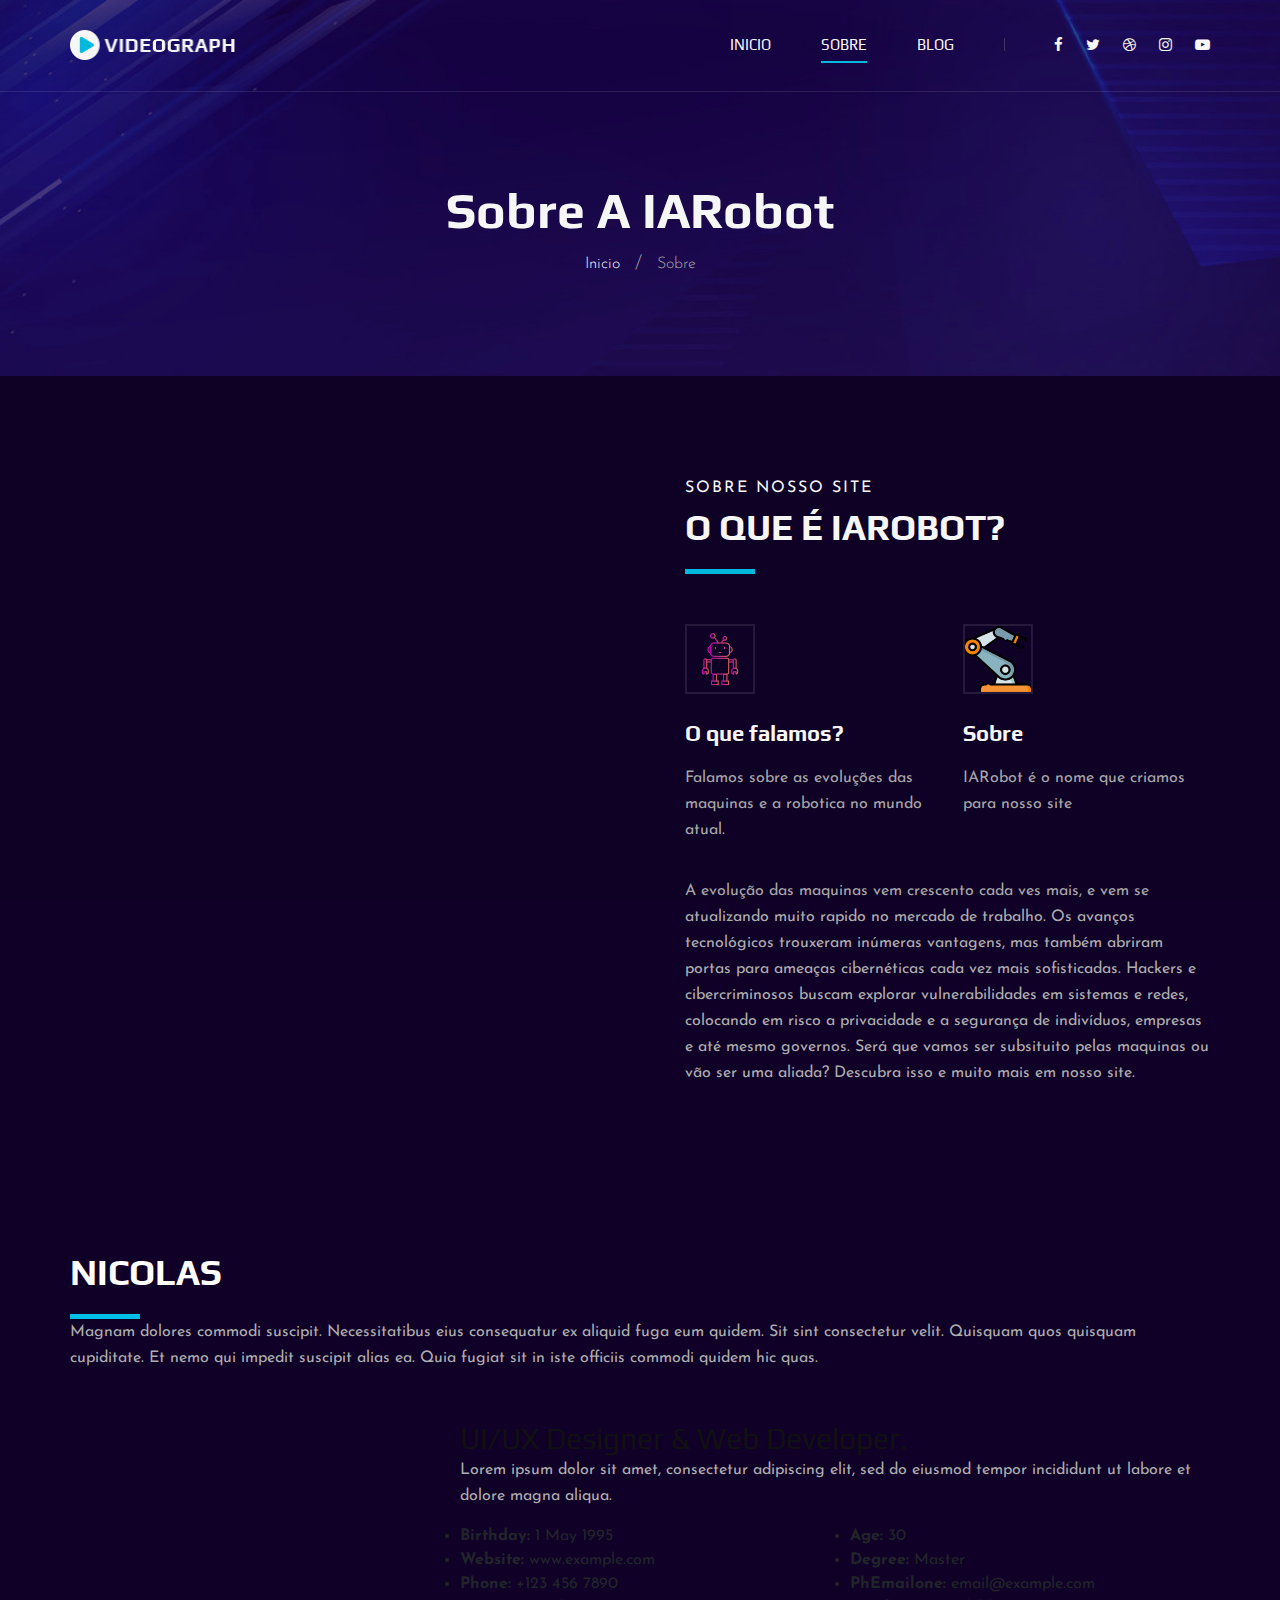
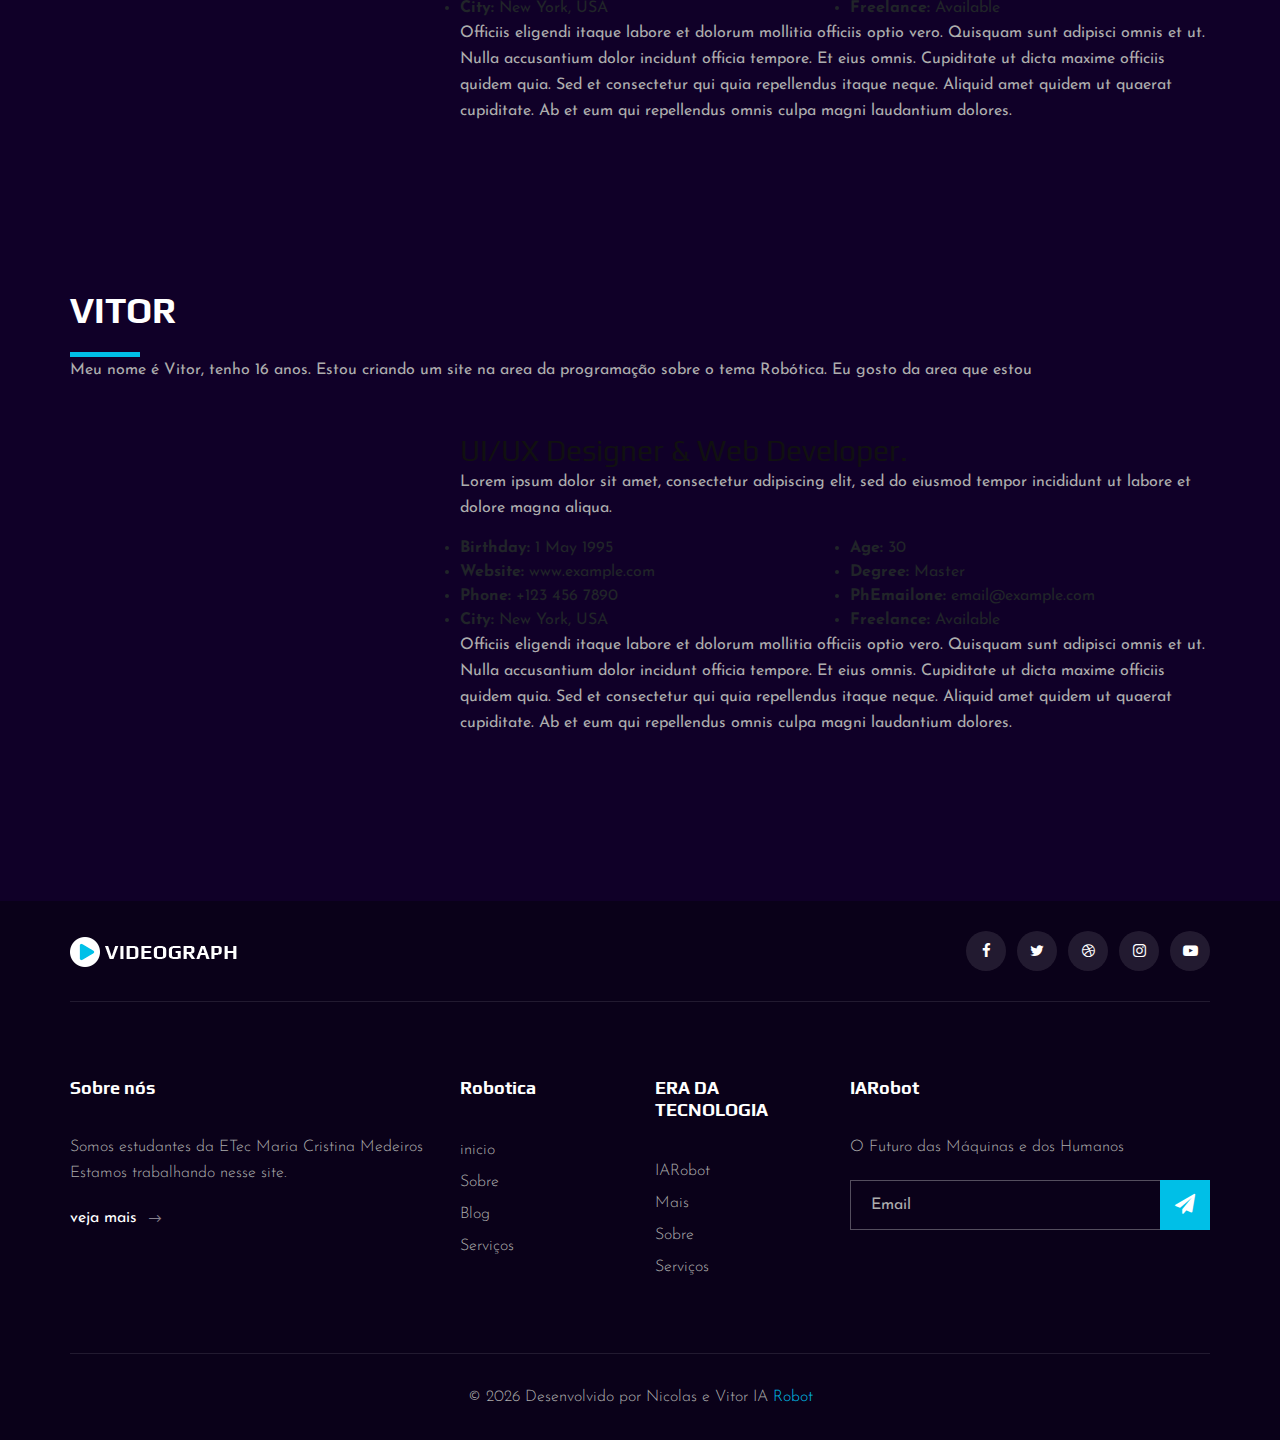
==== commit 288dcbb9: "Add files via upload" ====
--- a/about.html
+++ b/about.html
@@ -89,17 +89,16 @@
                     <div class="about__pic">
                         <div class="row">
                             <div class="col-lg-6 col-md-6 col-sm-6">
-                                <img src="img/team/proce.jpg" alt="">
+                                <img src="img/team/walp.jpg" alt="">
                             </div>
                             <div class="col-lg-6 col-md-6 col-sm-6">
                                 <div class="row">
                                     <div class="col-lg-12">
-                                        <img src="img/team/limpaacasa.jpg" alt="">
+                                        <img src="img/team/tentativa2.jpg" alt="">
                                     </div>
                                     
-                                    <div class="col-lg-12">
-                                        <img src="img/team/carobo.jpg" alt="">
-                                    </div>
+                                    
+                                    
                                 </div>
                             </div>
                         </div>
@@ -133,7 +132,11 @@
                         </div>
                         <div class="about__text__desc">
                             <p>A evolução das maquinas vem crescento cada ves mais, e vem se atualizando muito rapido no
-                                mercado de trabalho. Será que vamos ser subsituito pelas maquinas ou vão ser uma aliada?
+                                mercado de trabalho. Os avanços tecnológicos trouxeram inúmeras vantagens, mas também abriram 
+                                portas para ameaças cibernéticas cada vez mais sofisticadas. Hackers e cibercriminosos buscam
+                                explorar vulnerabilidades em sistemas e redes, colocando em risco a privacidade e a segurança
+                                de indivíduos, empresas e até mesmo governos. Será que vamos ser subsituito pelas maquinas
+                                ou vão ser uma aliada?
                                 Descubra isso e muito mais em nosso site.</p>
                         </div>
                     </div>
@@ -143,110 +146,99 @@
     </section>
     <!-- About Section End -->
 
-    <!-- Testimonial Section Begin -->
-    <section class="testimonial spad set-bg" data-setbg="img/testimonial-bg.jpg">
-        <div class="container">
-            <div class="row">
-                <div class="col-lg-12">
-                    <div class="section-title center-title">
-                        <span>Loved By Clients</span>
-                        <h2>What clients say?</h2>
-                    </div>
-                </div>
-            </div>
-            <div class="row">
-                <div class="testimonial__slider owl-carousel">
-                    <div class="col-lg-4">
-                        <div class="testimonial__item">
-                            <div class="testimonial__text">
-                                <p>Delivers such a great service that it can benefit all kinds of people from any number
-                                    of industries.</p>
-                            </div>
-                            <div class="testimonial__author">
-                                <div class="testimonial__author__pic">
-                                    <img src="img/testimonial/ta-1.jpg" alt="">
-                                </div>
-                                <div class="testimonial__author__text">
-                                    <h5>Krista Attorn</h5>
-                                    <span>Web Designer</span>
-                                </div>
-                            </div>
-                        </div>
-                    </div>
-                    <div class="col-lg-4">
-                        <div class="testimonial__item">
-                            <div class="testimonial__text">
-                                <p>Videographer delivers such a great service that it can benefit all kinds of people
-                                    from any number.</p>
-                            </div>
-                            <div class="testimonial__author">
-                                <div class="testimonial__author__pic">
-                                    <img src="img/testimonial/ta-2.jpg" alt="">
-                                </div>
-                                <div class="testimonial__author__text">
-                                    <h5>Krista Attorn</h5>
-                                    <span>Web Designer</span>
-                                </div>
-                            </div>
-                        </div>
-                    </div>
-                    <div class="col-lg-4">
-                        <div class="testimonial__item">
-                            <div class="testimonial__text">
-                                <p>Videographer delivers such a great service that it can benefit all kinds of people
-                                    from any number.</p>
-                            </div>
-                            <div class="testimonial__author">
-                                <div class="testimonial__author__pic">
-                                    <img src="img/testimonial/ta-3.jpg" alt="">
-                                </div>
-                                <div class="testimonial__author__text">
-                                    <h5>Krista Attorn</h5>
-                                    <span>Web Designer</span>
-                                </div>
-                            </div>
-                        </div>
-                    </div>
-                    <div class="col-lg-4">
-                        <div class="testimonial__item">
-                            <div class="testimonial__text">
-                                <p>Delivers such a great service that it can benefit all kinds of people from any number
-                                    of industries.</p>
-                            </div>
-                            <div class="testimonial__author">
-                                <div class="testimonial__author__pic">
-                                    <img src="img/testimonial/ta-1.jpg" alt="">
-                                </div>
-                                <div class="testimonial__author__text">
-                                    <h5>Krista Attorn</h5>
-                                    <span>Web Designer</span>
-                                </div>
-                            </div>
-                        </div>
-                    </div>
-                    <div class="col-lg-4">
-                        <div class="testimonial__item">
-                            <div class="testimonial__text">
-                                <p>Videographer delivers such a great service that it can benefit all kinds of people
-                                    from any number.</p>
-                            </div>
-                            <div class="testimonial__author">
-                                <div class="testimonial__author__pic">
-                                    <img src="img/testimonial/ta-2.jpg" alt="">
-                                </div>
-                                <div class="testimonial__author__text">
-                                    <h5>Krista Attorn</h5>
-                                    <span>Web Designer</span>
-                                </div>
-                            </div>
-                        </div>
-                    </div>
-                </div>
-            </div>
-        </div>
-    </section>
-    <!-- Testimonial Section End -->
-
+    <!-- ======= About Section ======= -->
+    <section id="about" class="about">
+        <div class="container">
+  
+          <div class="section-title">
+            <h2>Nicolas</h2>
+            <p>Magnam dolores commodi suscipit. Necessitatibus eius consequatur ex aliquid fuga eum quidem. Sit sint consectetur velit. Quisquam quos quisquam cupiditate. Et nemo qui impedit suscipit alias ea. Quia fugiat sit in iste officiis commodi quidem hic quas.</p>
+          </div>
+  
+          <div class="row">
+            <div class="col-lg-4" data-aos="fade-right">
+              <img src="img/about/183571954_991852208112873_7641177778921517776_n.jpg" class="img-fluid" alt="">
+            </div>
+            <div class="col-lg-8 pt-4 pt-lg-0 content" data-aos="fade-left">
+              <h3>UI/UX Designer &amp; Web Developer.</h3>
+              <p class="fst-italic">
+                Lorem ipsum dolor sit amet, consectetur adipiscing elit, sed do eiusmod tempor incididunt ut labore et dolore
+                magna aliqua.
+              </p>
+              <div class="row">
+                <div class="col-lg-6">
+                  <ul>
+                    <li><i class="bi bi-chevron-white"></i> <strong>Birthday:</strong> <span>1 May 1995</span></li>
+                    <li><i class="bi bi-chevron-right"></i> <strong>Website:</strong> <span>www.example.com</span></li>
+                    <li><i class="bi bi-chevron-right"></i> <strong>Phone:</strong> <span>+123 456 7890</span></li>
+                    <li><i class="bi bi-chevron-right"></i> <strong>City:</strong> <span>New York, USA</span></li>
+                  </ul>
+                </div>
+                <div class="col-lg-6">
+                  <ul>
+                    <li><i class="bi bi-chevron-right"></i> <strong>Age:</strong> <span>30</span></li>
+                    <li><i class="bi bi-chevron-right"></i> <strong>Degree:</strong> <span>Master</span></li>
+                    <li><i class="bi bi-chevron-right"></i> <strong>PhEmailone:</strong> <span>email@example.com</span></li>
+                    <li><i class="bi bi-chevron-right"></i> <strong>Freelance:</strong> <span>Available</span></li>
+                  </ul>
+                </div>
+              </div>
+              <p>
+                Officiis eligendi itaque labore et dolorum mollitia officiis optio vero. Quisquam sunt adipisci omnis et ut. Nulla accusantium dolor incidunt officia tempore. Et eius omnis.
+                Cupiditate ut dicta maxime officiis quidem quia. Sed et consectetur qui quia repellendus itaque neque. Aliquid amet quidem ut quaerat cupiditate. Ab et eum qui repellendus omnis culpa magni laudantium dolores.
+              </p>
+            </div>
+          </div>
+  
+        </div>
+      </section><!-- End About Section -->
+
+      <!-- ======= About Section ======= -->
+    <section id="about" class="about">
+        <div class="container">
+  
+          <div class="section-title">
+            <h2>Vitor</h2>
+            <p>Meu nome é  Vitor, tenho 16 anos. Estou criando um site na area da programação sobre o tema Robótica. Eu gosto da area que estou </p>
+          </div>
+  
+          <div class="row">
+            <div class="col-lg-4" data-aos="fade-right">
+              <img src="img/about/183571954_991852208112873_7641177778921517776_n.jpg" class="img-fluid" alt="">
+            </div>
+            <div class="col-lg-8 pt-4 pt-lg-0 content" data-aos="fade-left">
+              <h3>UI/UX Designer &amp; Web Developer.</h3>
+              <p class="fst-italic">
+                Lorem ipsum dolor sit amet, consectetur adipiscing elit, sed do eiusmod tempor incididunt ut labore et dolore
+                magna aliqua.
+              </p>
+              <div class="row">
+                <div class="col-lg-6">
+                  <ul>
+                    <li><i class="bi bi-chevron-white"></i> <strong>Birthday:</strong> <span>1 May 1995</span></li>
+                    <li><i class="bi bi-chevron-right"></i> <strong>Website:</strong> <span>www.example.com</span></li>
+                    <li><i class="bi bi-chevron-right"></i> <strong>Phone:</strong> <span>+123 456 7890</span></li>
+                    <li><i class="bi bi-chevron-right"></i> <strong>City:</strong> <span>New York, USA</span></li>
+                  </ul>
+                </div>
+                <div class="col-lg-6">
+                  <ul>
+                    <li><i class="bi bi-chevron-right"></i> <strong>Age:</strong> <span>30</span></li>
+                    <li><i class="bi bi-chevron-right"></i> <strong>Degree:</strong> <span>Master</span></li>
+                    <li><i class="bi bi-chevron-right"></i> <strong>PhEmailone:</strong> <span>email@example.com</span></li>
+                    <li><i class="bi bi-chevron-right"></i> <strong>Freelance:</strong> <span>Available</span></li>
+                  </ul>
+                </div>
+              </div>
+              <p>
+                Officiis eligendi itaque labore et dolorum mollitia officiis optio vero. Quisquam sunt adipisci omnis et ut. Nulla accusantium dolor incidunt officia tempore. Et eius omnis.
+                Cupiditate ut dicta maxime officiis quidem quia. Sed et consectetur qui quia repellendus itaque neque. Aliquid amet quidem ut quaerat cupiditate. Ab et eum qui repellendus omnis culpa magni laudantium dolores.
+              </p>
+            </div>
+          </div>
+  
+        </div>
+      </section><!-- End About Section -->
    
 
    <!-- Footer Section Begin -->
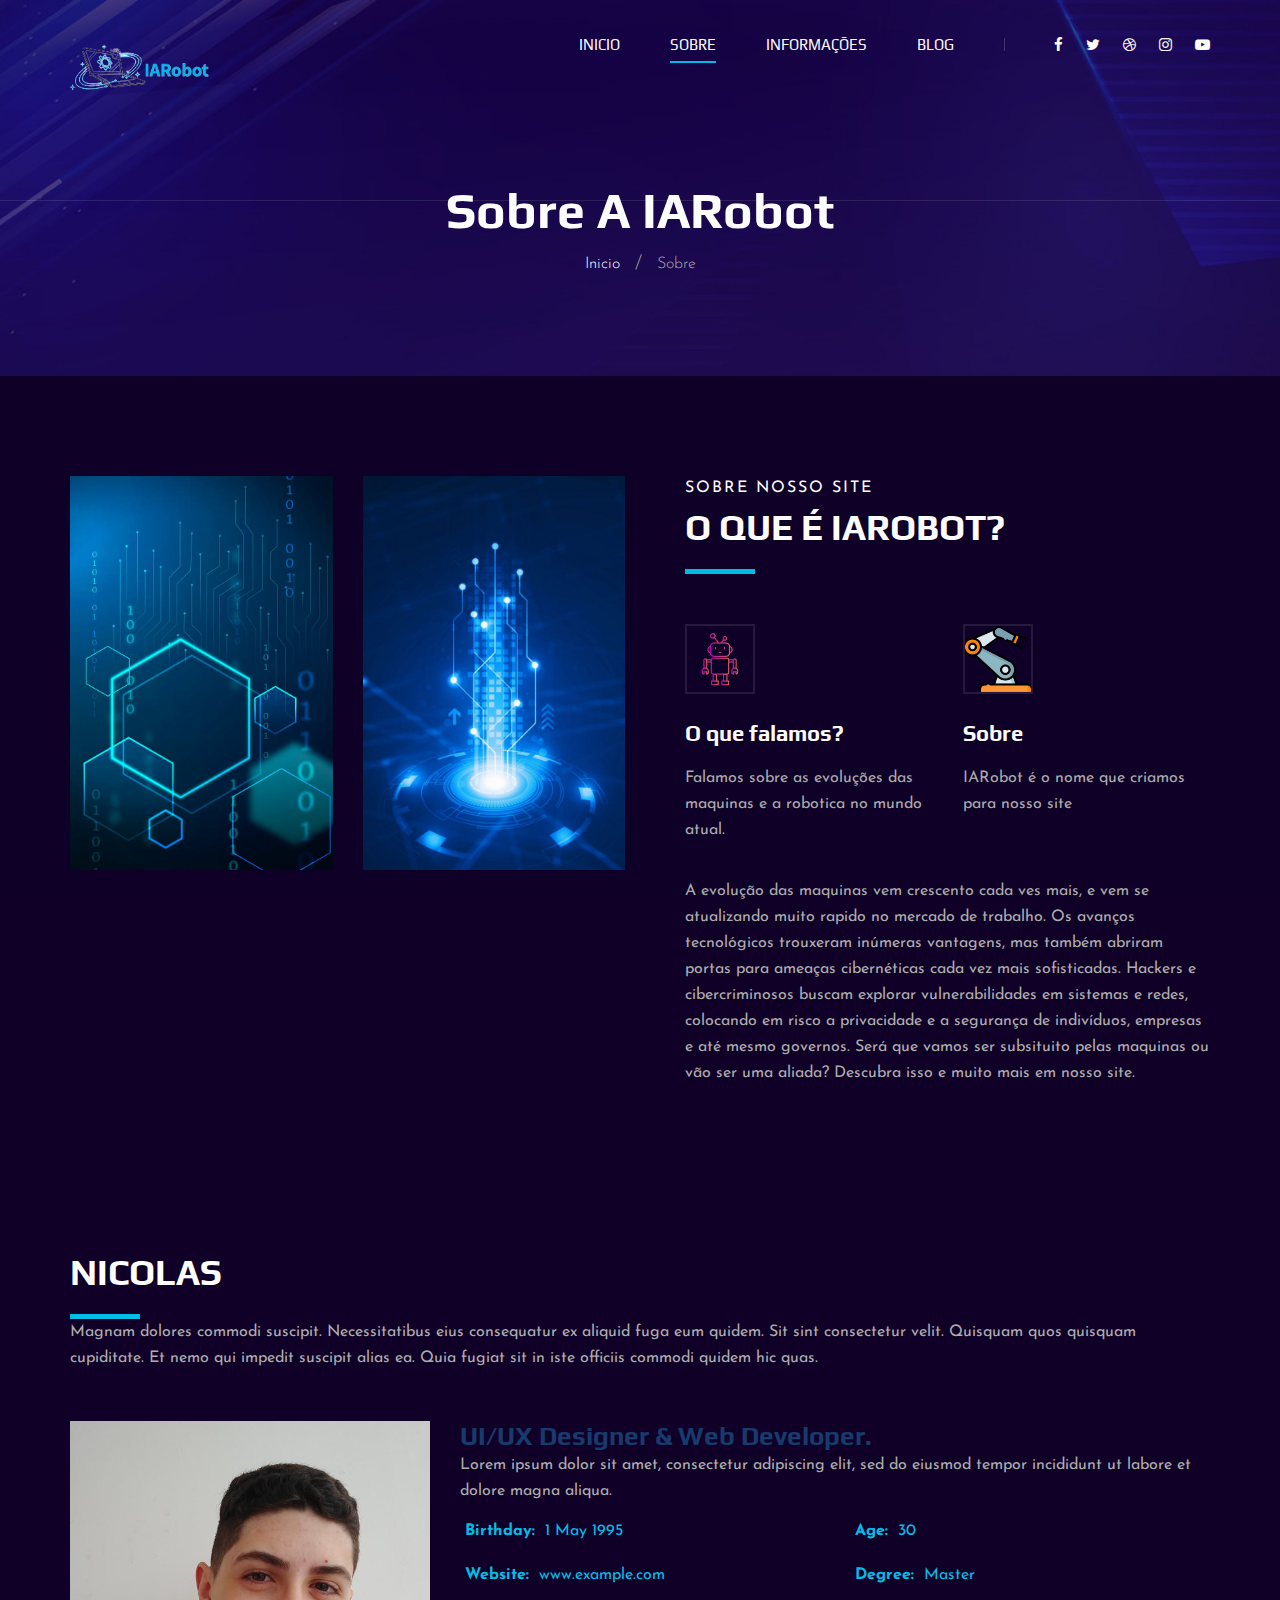
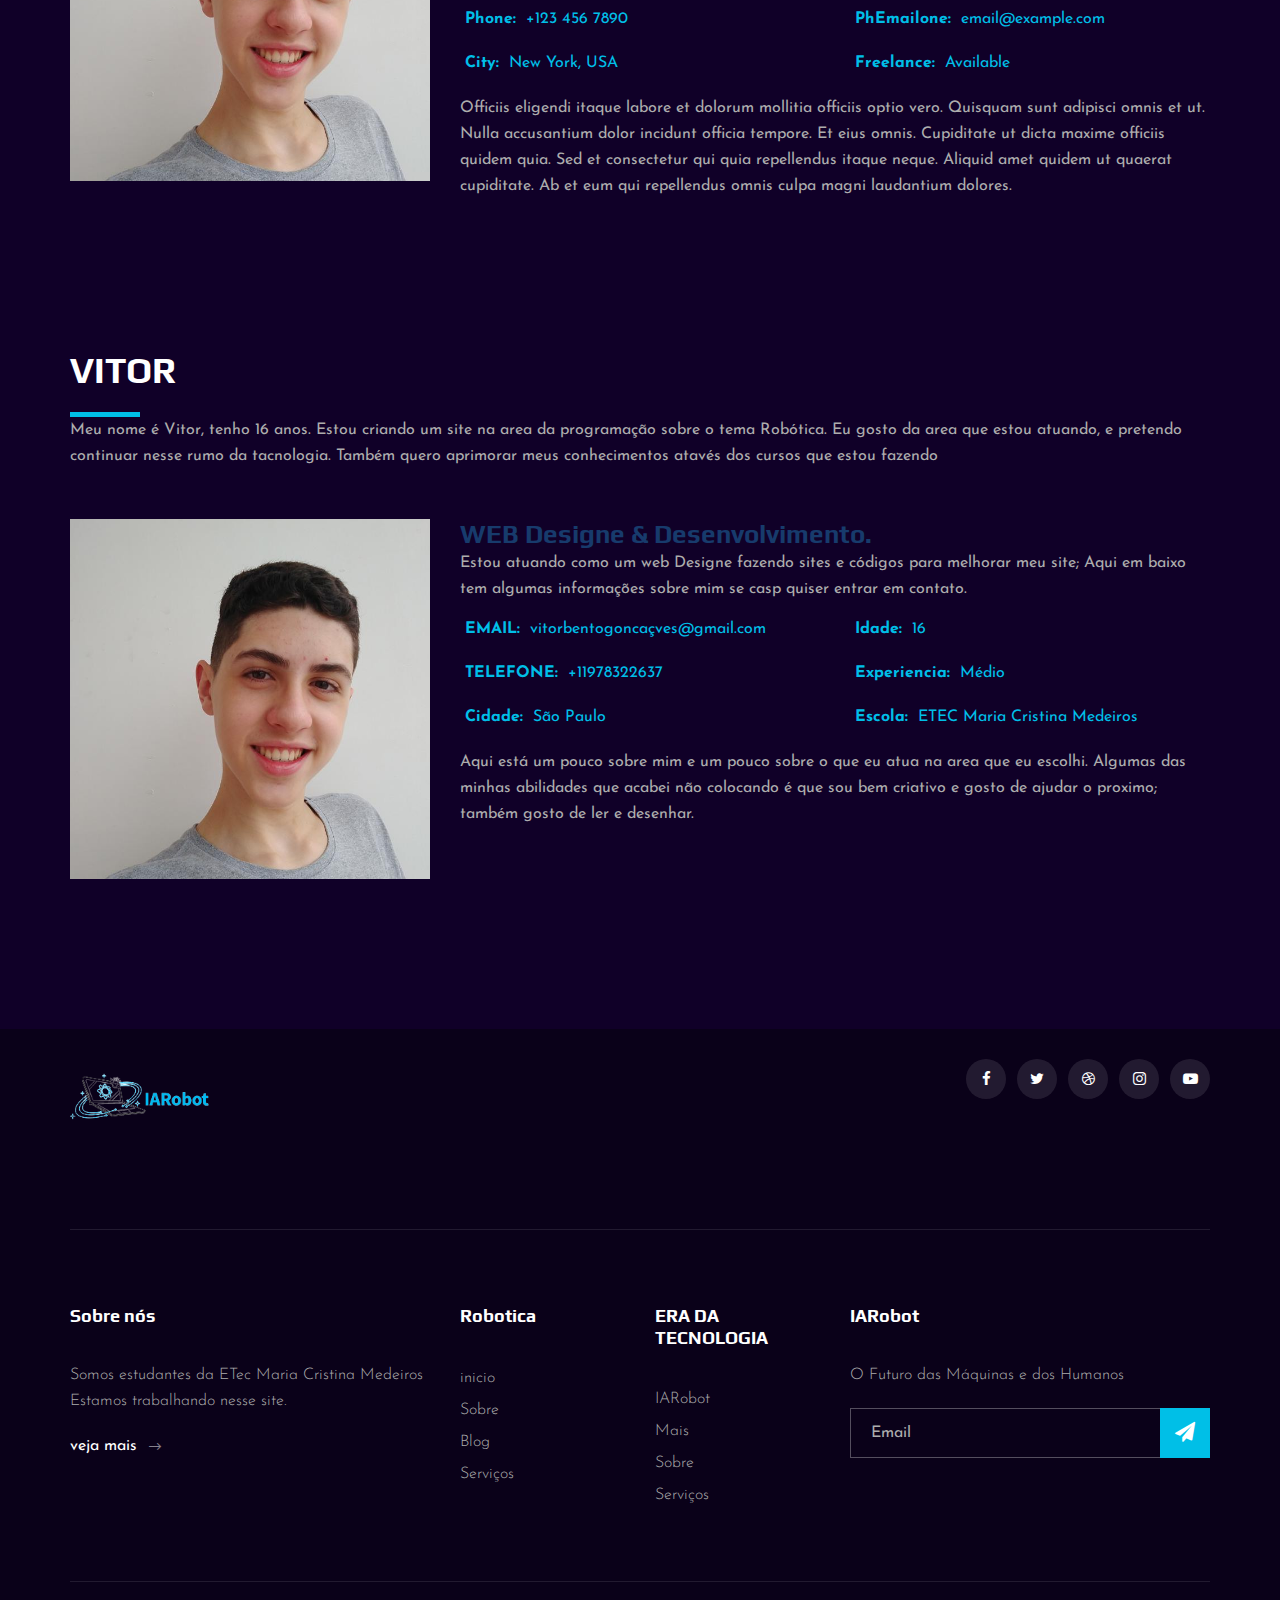
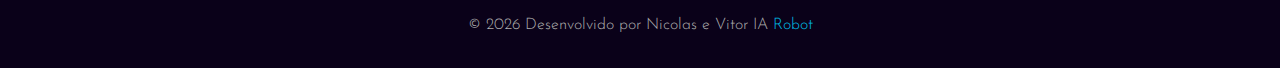
==== commit e0248202: "Add files via upload" ====
--- a/about.html
+++ b/about.html
@@ -36,7 +36,7 @@
             <div class="row">
                 <div class="col-lg-2">
                     <div class="header__logo">
-                        <a href="./index.html"><img src="img/logo.png" alt=""></a>
+                        <a href="#"><img class="logo34" src="img/logo/logo prin.png" alt=""></a>
                     </div>
                 </div>
                 <div class="col-lg-10">
@@ -45,6 +45,7 @@
                             <ul>
                                 <li><a href="./index.html">Inicio</a></li>
                                 <li class="active"><a href="./about.html">Sobre</a></li>
+                                <li><a href="./jornada.html">informações</a></li>
                                 <li><a href="./blog.html">Blog</a></li>
                             </ul>
                         </nav>
@@ -199,7 +200,9 @@
   
           <div class="section-title">
             <h2>Vitor</h2>
-            <p>Meu nome é  Vitor, tenho 16 anos. Estou criando um site na area da programação sobre o tema Robótica. Eu gosto da area que estou </p>
+            <p>Meu nome é  Vitor, tenho 16 anos. Estou criando um site na area da programação sobre o tema Robótica. Eu gosto da area que estou atuando, e pretendo continuar nesse rumo da tacnologia.
+                Também quero aprimorar meus conhecimentos atavés dos cursos que estou fazendo
+            </p>
           </div>
   
           <div class="row">
@@ -207,32 +210,33 @@
               <img src="img/about/183571954_991852208112873_7641177778921517776_n.jpg" class="img-fluid" alt="">
             </div>
             <div class="col-lg-8 pt-4 pt-lg-0 content" data-aos="fade-left">
-              <h3>UI/UX Designer &amp; Web Developer.</h3>
+              <h3>WEB Designe &amp; Desenvolvimento.</h3>
               <p class="fst-italic">
-                Lorem ipsum dolor sit amet, consectetur adipiscing elit, sed do eiusmod tempor incididunt ut labore et dolore
-                magna aliqua.
+                Estou atuando como um web Designe fazendo sites e códigos para melhorar meu site; Aqui em baixo tem algumas informações 
+                sobre mim se casp quiser entrar em contato.
               </p>
               <div class="row">
                 <div class="col-lg-6">
                   <ul>
-                    <li><i class="bi bi-chevron-white"></i> <strong>Birthday:</strong> <span>1 May 1995</span></li>
-                    <li><i class="bi bi-chevron-right"></i> <strong>Website:</strong> <span>www.example.com</span></li>
-                    <li><i class="bi bi-chevron-right"></i> <strong>Phone:</strong> <span>+123 456 7890</span></li>
-                    <li><i class="bi bi-chevron-right"></i> <strong>City:</strong> <span>New York, USA</span></li>
+                    
+                    <li><i class="bi bi-chevron-right"></i> <strong>EMAIL:</strong> <span>vitorbentogoncaçves@gmail.com</span></li>
+                    <li><i class="bi bi-chevron-right"></i> <strong>TELEFONE:</strong> <span>+11978322637</span></li>
+                    <li><i class="bi bi-chevron-right"></i> <strong>Cidade:</strong> <span>São Paulo</span></li>
                   </ul>
                 </div>
                 <div class="col-lg-6">
                   <ul>
-                    <li><i class="bi bi-chevron-right"></i> <strong>Age:</strong> <span>30</span></li>
-                    <li><i class="bi bi-chevron-right"></i> <strong>Degree:</strong> <span>Master</span></li>
-                    <li><i class="bi bi-chevron-right"></i> <strong>PhEmailone:</strong> <span>email@example.com</span></li>
-                    <li><i class="bi bi-chevron-right"></i> <strong>Freelance:</strong> <span>Available</span></li>
+                    <li><i class="bi bi-chevron-right"></i> <strong>Idade:</strong> <span>16</span></li>
+                    <li><i class="bi bi-chevron-right"></i> <strong>Experiencia:</strong> <span>Médio</span></li>
+                    
+                    <li><i class="bi bi-chevron-right"></i> <strong>Escola:</strong> <span>ETEC Maria Cristina Medeiros</span></li>
                   </ul>
                 </div>
               </div>
               <p>
-                Officiis eligendi itaque labore et dolorum mollitia officiis optio vero. Quisquam sunt adipisci omnis et ut. Nulla accusantium dolor incidunt officia tempore. Et eius omnis.
-                Cupiditate ut dicta maxime officiis quidem quia. Sed et consectetur qui quia repellendus itaque neque. Aliquid amet quidem ut quaerat cupiditate. Ab et eum qui repellendus omnis culpa magni laudantium dolores.
+               Aqui está um pouco sobre mim e um pouco sobre o que eu atua na area que eu escolhi. Algumas das minhas abilidades que acabei 
+               não colocando é que sou bem criativo e gosto de ajudar o proximo; também gosto de ler e desenhar.
+               
               </p>
             </div>
           </div>
@@ -241,14 +245,14 @@
       </section><!-- End About Section -->
    
 
-   <!-- Footer Section Begin -->
-   <footer class="footer">
+    <!-- Footer Section Begin -->
+ <footer class="footer">
     <div class="container">
         <div class="footer__top">
             <div class="row">
                 <div class="col-lg-6 col-md-6">
                     <div class="footer__top__logo">
-                        <a href="#"><img src="img/logo.png" alt=""></a>
+                        <a href="#"><img class="logo34" src="img/logo/logo prin.png" alt=""></a>
                     </div>
                 </div>
                 <div class="col-lg-6 col-md-6">
@@ -306,7 +310,7 @@
                 </div>
             </div>
         </div>
-        <div class="footer__copyright"> 
+        <div class="footer__copyright">
             <div class="row">
                 <div class="col-lg-12 text-center">
                     <!-- Link back to Colorlib can't be removed. Template is licensed under CC BY 3.0. -->
@@ -323,7 +327,6 @@
     </div>
 </footer>
 <!-- Footer Section End -->
-
     <!-- Js Plugins -->
     <script src="js/jquery-3.3.1.min.js"></script>
     <script src="js/bootstrap.min.js"></script>
--- a/css/style.css
+++ b/css/style.css
@@ -615,7 +615,7 @@
   Counter
 -----------------------*/
 .counter {
-  background: #8A2BE2;
+  background: #100028;
   height: 840px;
   padding-top: 380px;
   overflow: hidden;
@@ -626,7 +626,7 @@
 }
 
 .counter__item {
-  background: #2F4F4F;
+  background: #2d0666;
   -webkit-transform: rotate(45deg);
   -ms-transform: rotate(45deg);
       transform: rotate(45deg);
@@ -778,12 +778,48 @@
   right: 0;
   bottom: 0;
 }
-
+.about .content h3 {
+  font-weight: 700;
+  font-size: 26px;
+  color: #173b6c;
+}
+
+.about .content ul {
+  list-style: none;
+  padding: 0;
+}
+
+.about .content ul li {
+  margin-bottom: 20px;
+  display: flex;
+  align-items: center;
+}
+
+.about .content ul strong {
+  margin-right: 10px;
+}
+
+.about .content ul i {
+  font-size: 16px;
+  margin-right: 5px;
+  color: #149ddd;
+  line-height: 0;
+}
+
+.about .content p:last-child {
+  margin-bottom: 0;
+}
+.col-lg-6{
+  color: #00bfe7;
+}
+.logo34{
+  width: 140px;
+}
 /*---------------------
   Latest
 -----------------------*/
 .latest {
-  background: #6959CD;
+  background: #232c35;
   padding-bottom: 80px;
 }
 
@@ -792,7 +828,7 @@
 }
 .blog__item.latest__item:hover {
   border: 1px solid #222222 !important;
-  background: url(../img/blog/fudovlog.jpg);
+  background: url(../img/team/celebro.png);
   background-size: cover;
 }
 
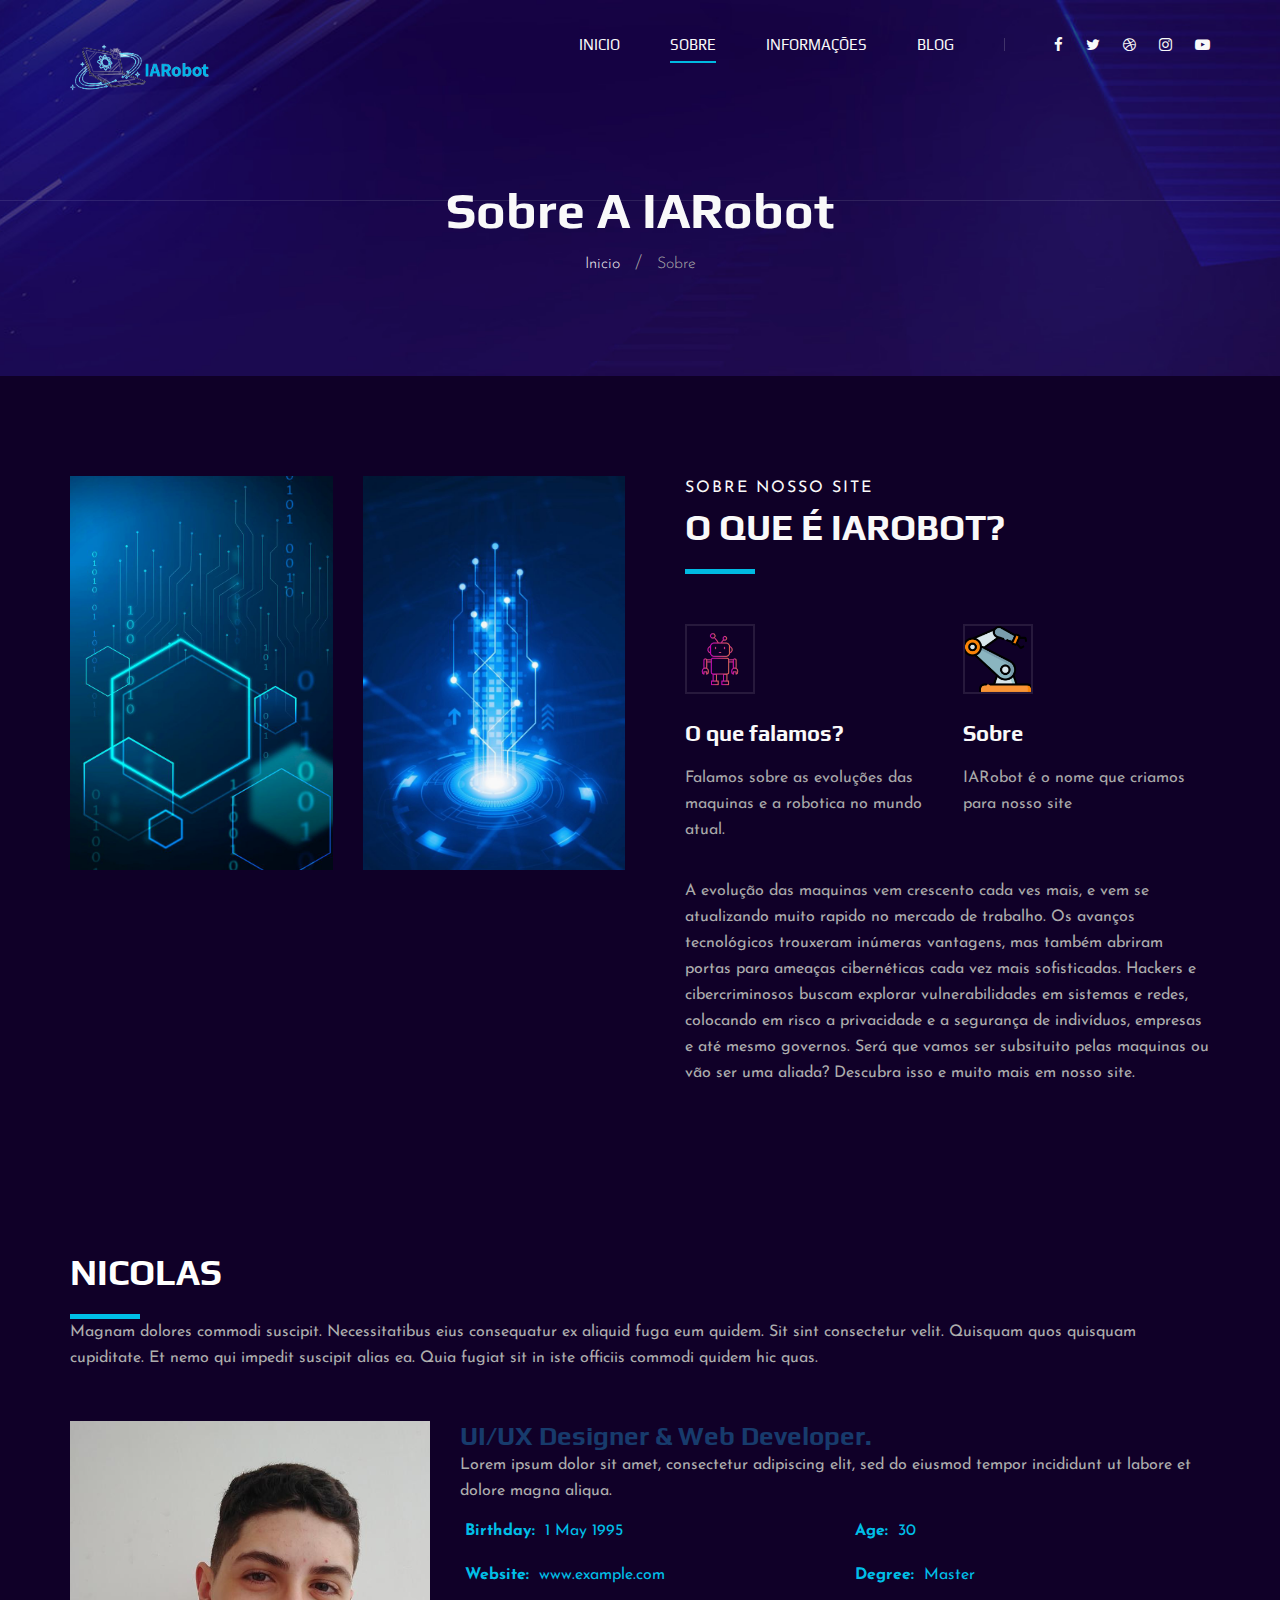
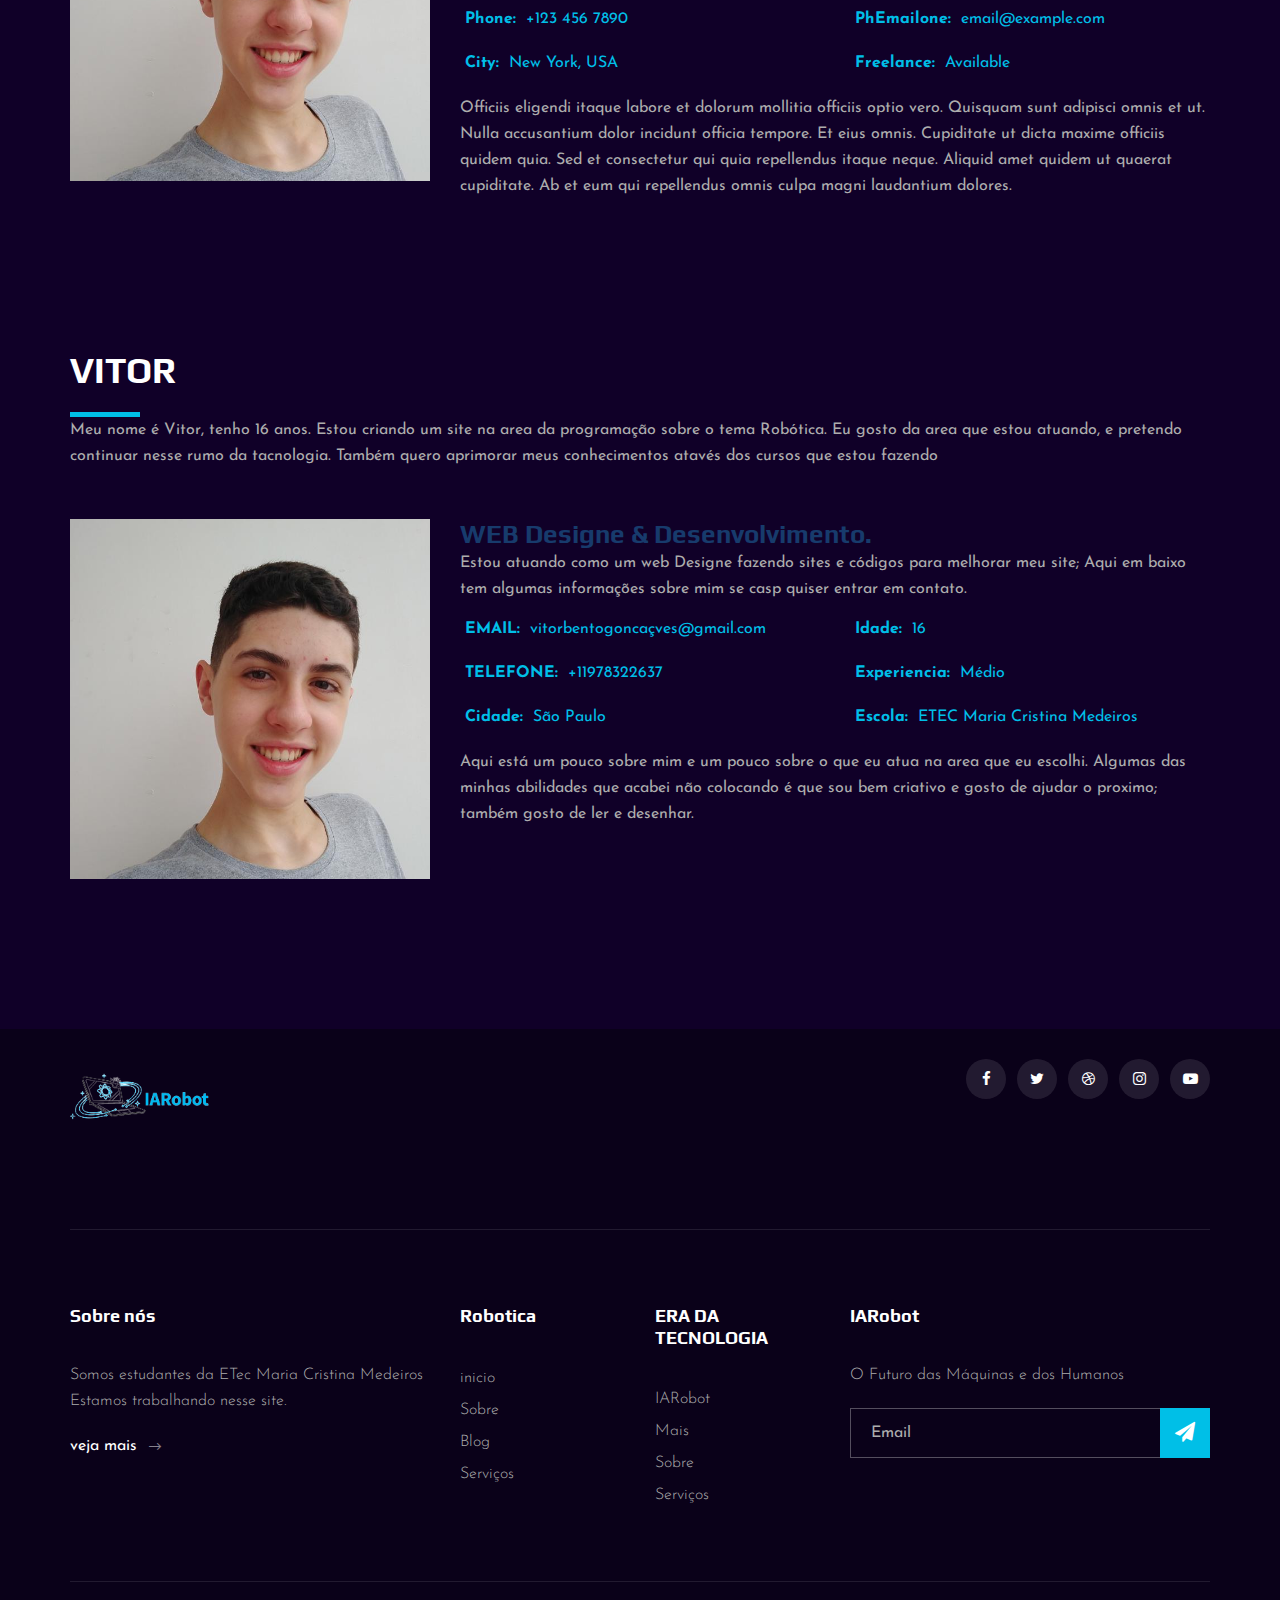
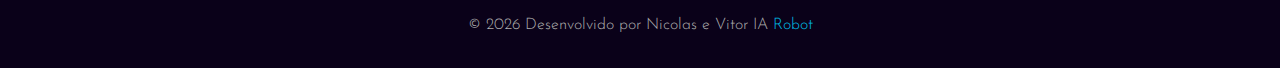
==== commit 4c6a8338: "Add files via upload" ====
--- a/about.html
+++ b/about.html
@@ -72,7 +72,7 @@
                     <div class="breadcrumb__text">
                         <h2>Sobre A IARobot</h2>
                         <div class="breadcrumb__links">
-                            <a href="#">Inicio</a>
+                            <a href="index.html">Inicio</a>
                             <span>Sobre</span>
                         </div>
                     </div>
--- a/css/style.css
+++ b/css/style.css
@@ -828,7 +828,7 @@
 }
 .blog__item.latest__item:hover {
   border: 1px solid #222222 !important;
-  background: url(../img/team/celebro.png);
+  background: url(../img/team/capa2.jpg);
   background-size: cover;
 }
 
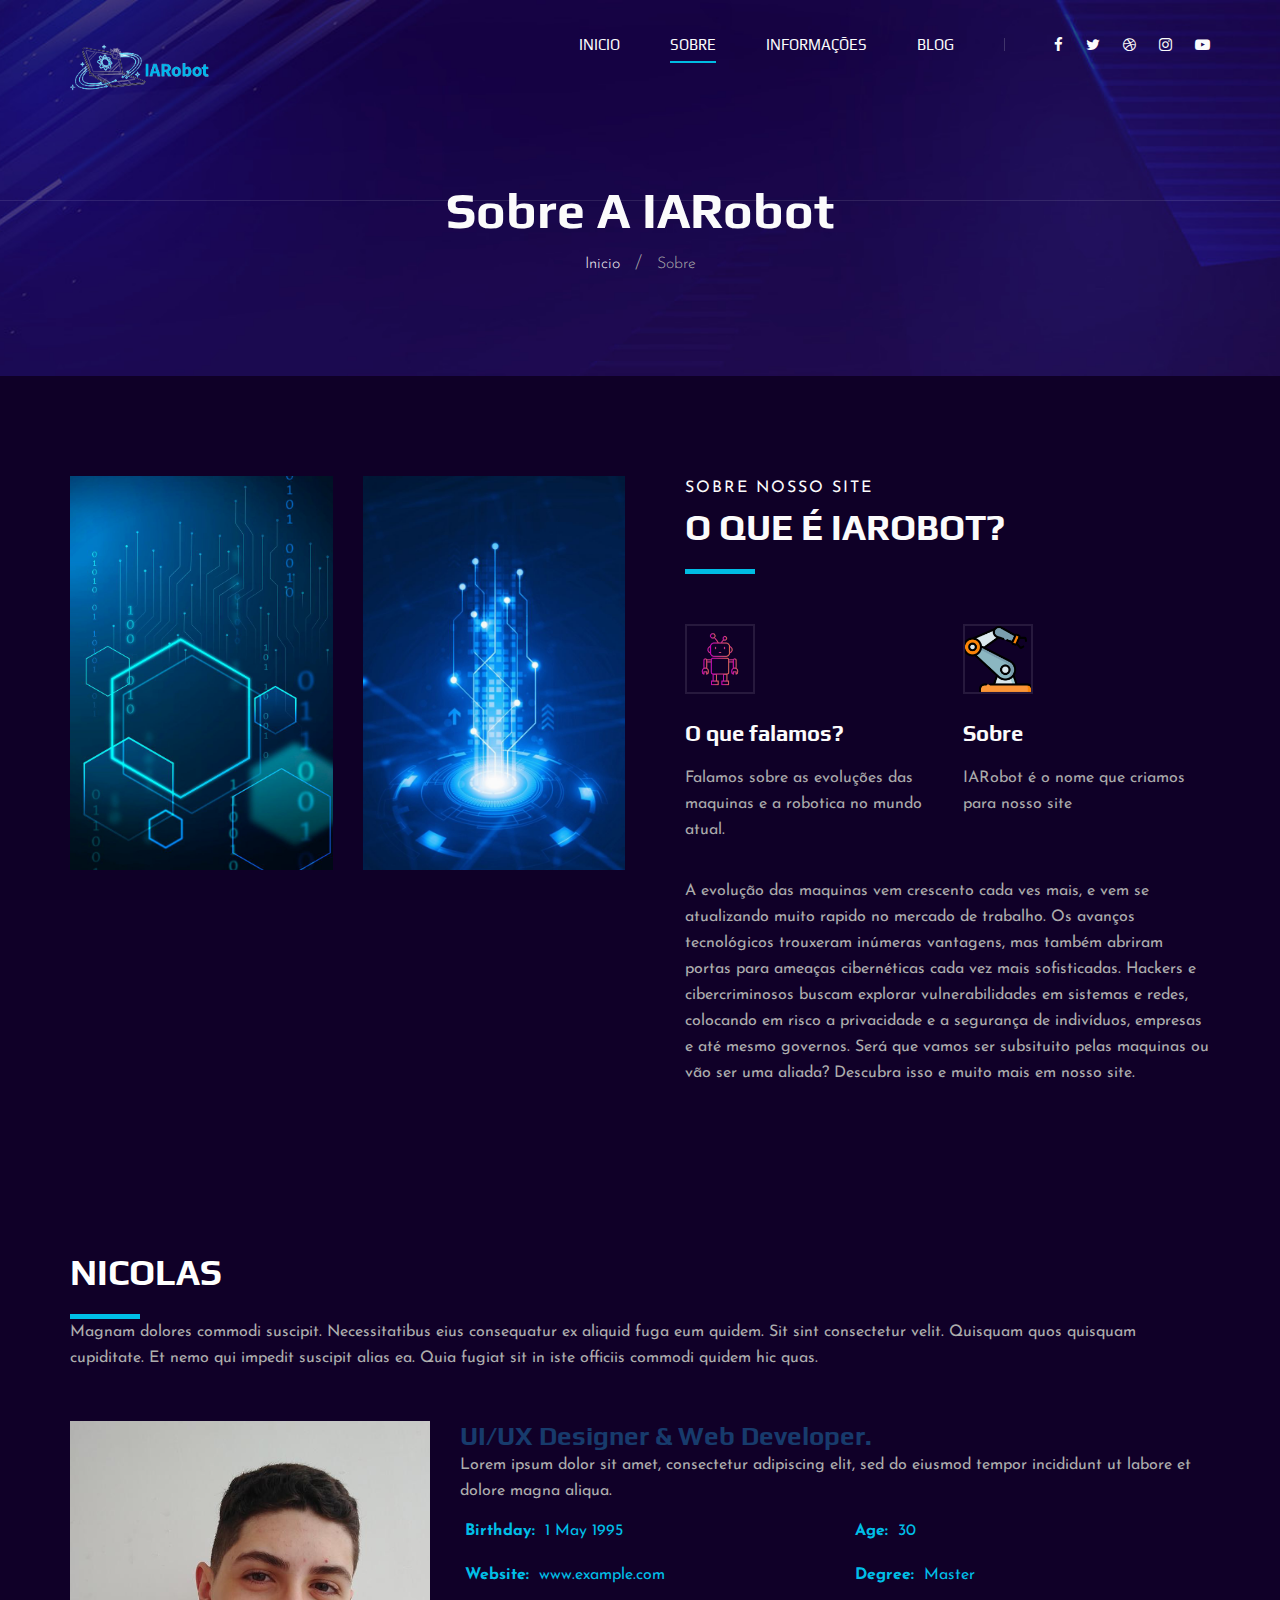
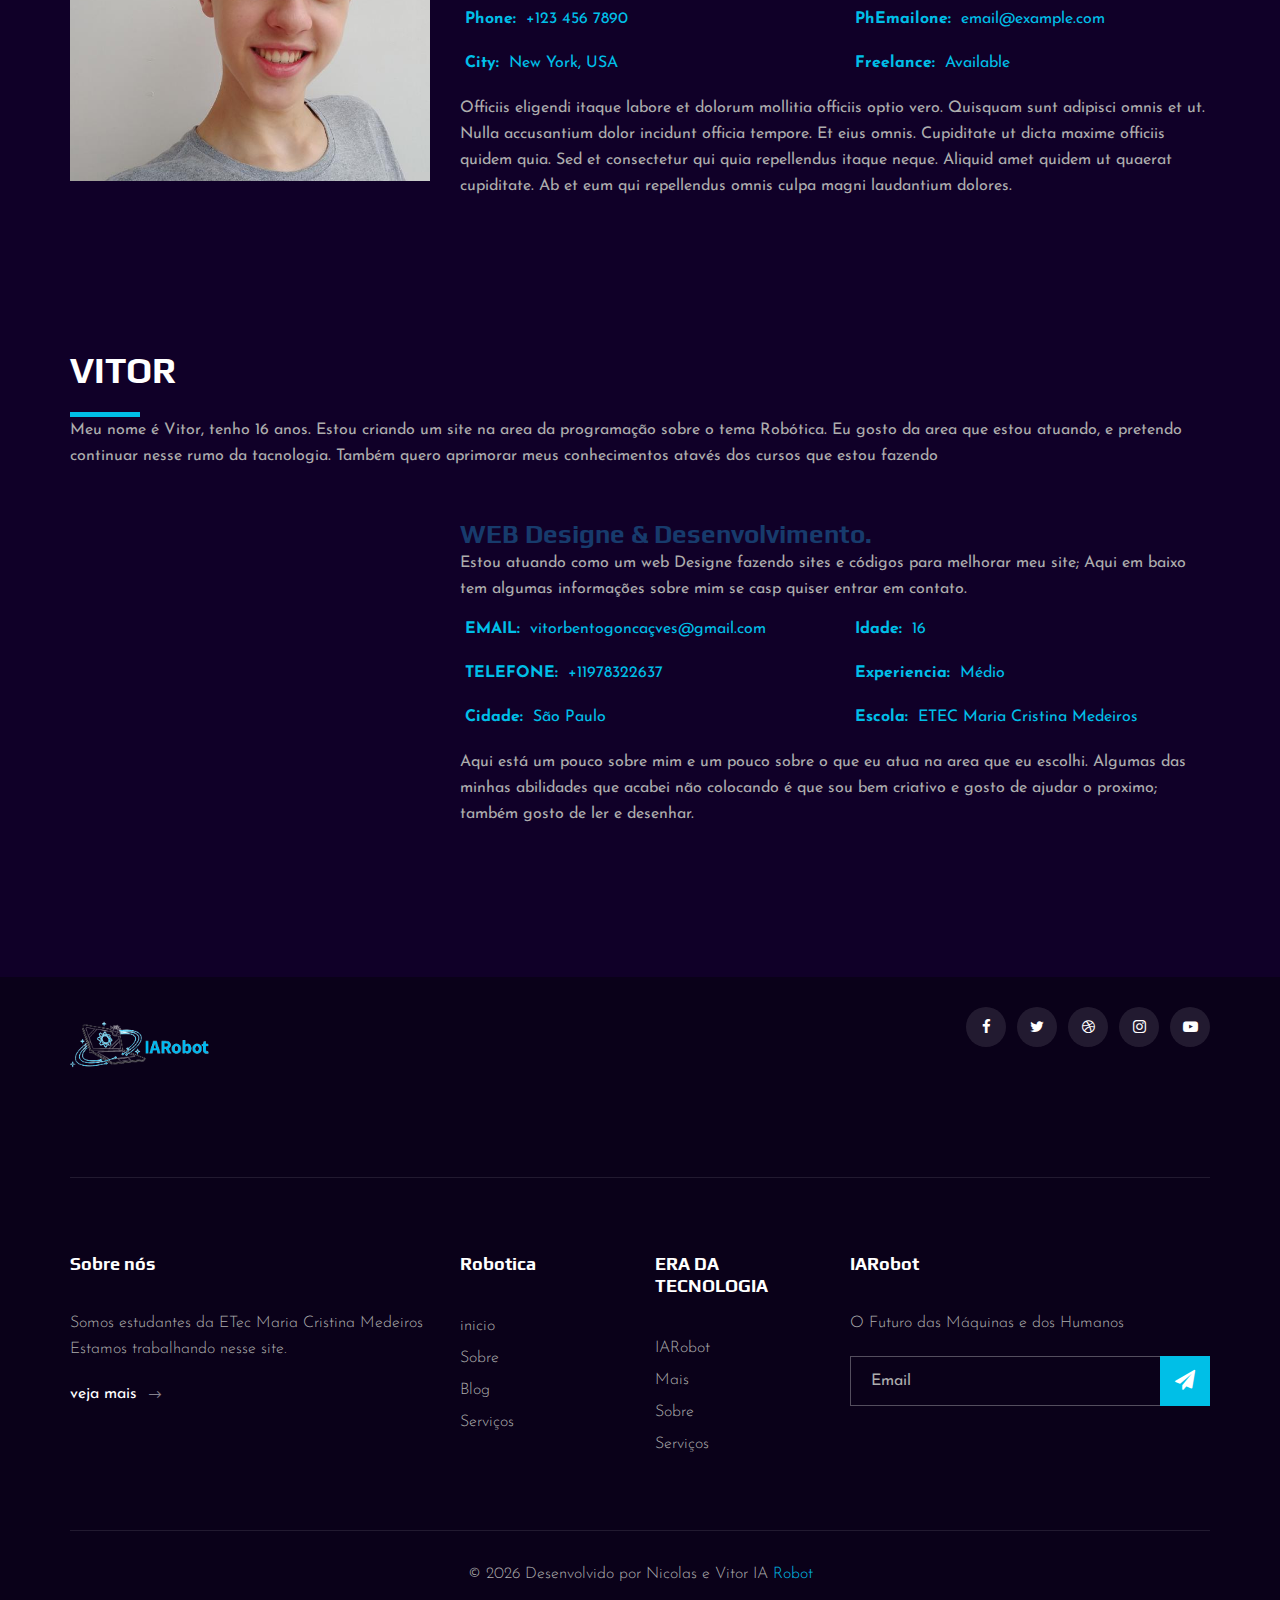
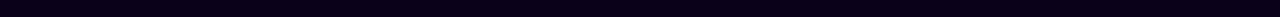
==== commit fd572134: "Add files via upload" ====
--- a/about.html
+++ b/about.html
@@ -207,7 +207,7 @@
   
           <div class="row">
             <div class="col-lg-4" data-aos="fade-right">
-              <img src="img/about/183571954_991852208112873_7641177778921517776_n.jpg" class="img-fluid" alt="">
+              <img src="img/about/vitor1.jpg" class="img-fluid" alt="">
             </div>
             <div class="col-lg-8 pt-4 pt-lg-0 content" data-aos="fade-left">
               <h3>WEB Designe &amp; Desenvolvimento.</h3>
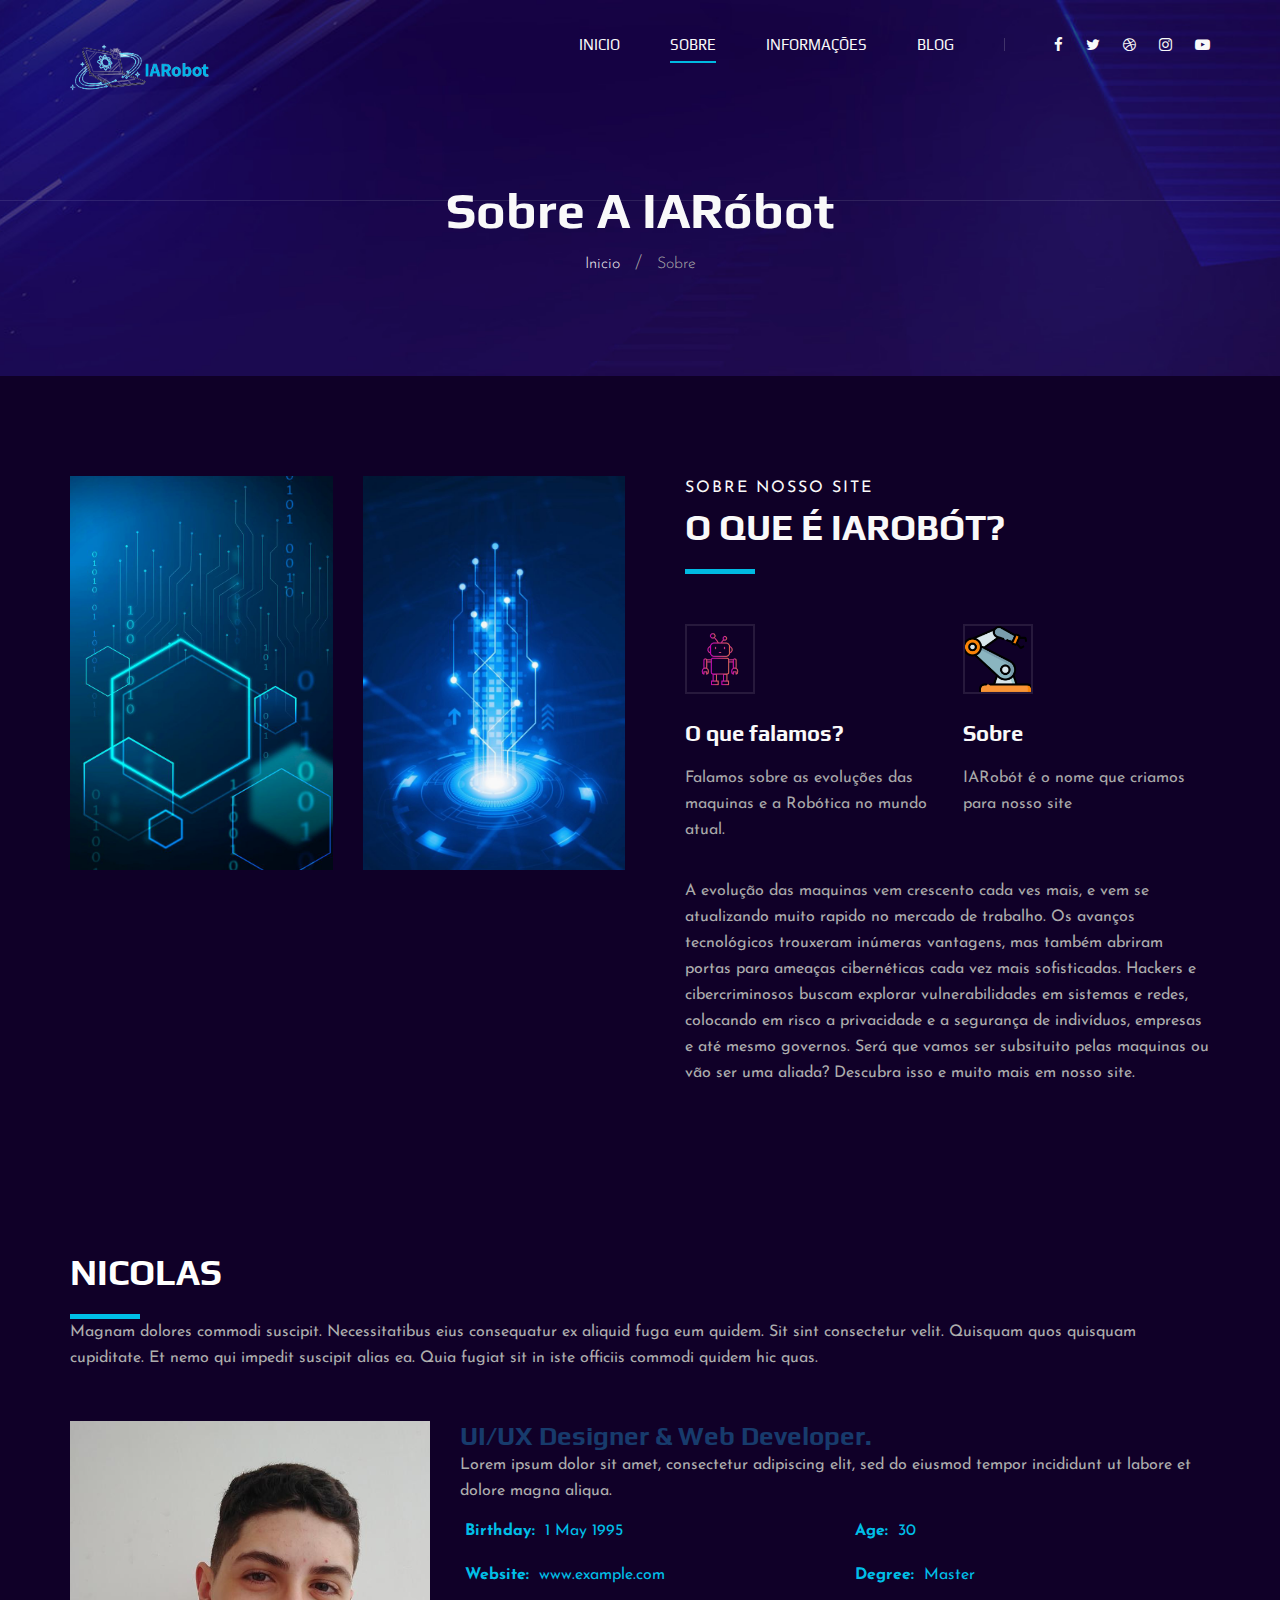
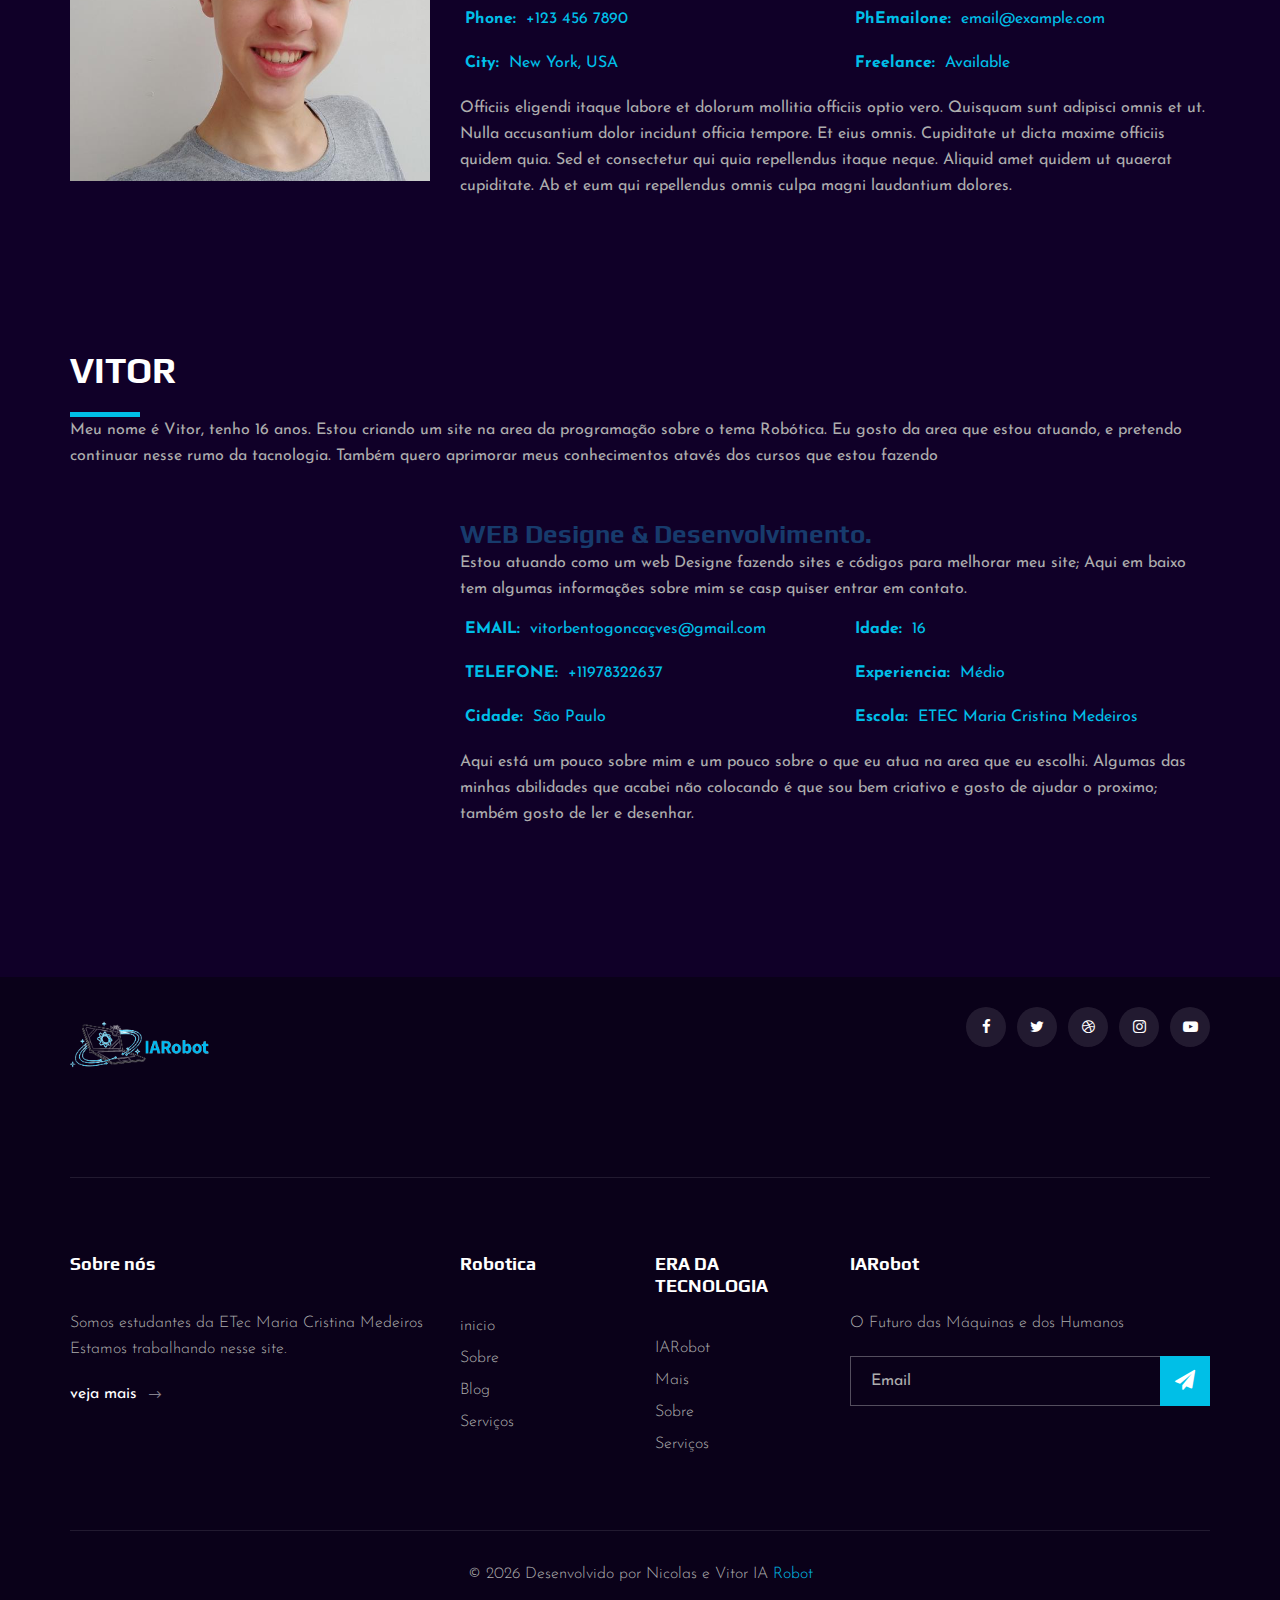
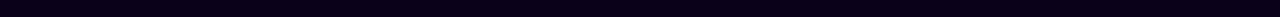
==== commit 51cc943d: "Add files via upload" ====
--- a/about.html
+++ b/about.html
@@ -7,7 +7,7 @@
     <meta name="keywords" content="Videograph, unica, creative, html">
     <meta name="viewport" content="width=device-width, initial-scale=1.0">
     <meta http-equiv="X-UA-Compatible" content="ie=edge">
-    <title>IARobot</title>
+    <title>IARobót</title>
 
     <!-- Google Font -->
     <link href="https://fonts.googleapis.com/css2?family=Play:wght@400;700&display=swap" rel="stylesheet">
@@ -70,7 +70,7 @@
             <div class="row">
                 <div class="col-lg-12 text-center">
                     <div class="breadcrumb__text">
-                        <h2>Sobre A IARobot</h2>
+                        <h2>Sobre A IARóbot</h2>
                         <div class="breadcrumb__links">
                             <a href="index.html">Inicio</a>
                             <span>Sobre</span>
@@ -109,7 +109,7 @@
                     <div class="about__text">
                         <div class="section-title">
                             <span>Sobre nosso site</span>
-                            <h2>O QUE É IARobot?</h2>
+                            <h2>O QUE É IARobót?</h2>
                         </div>
                         <div class="row">
                             <div class="col-lg-6 col-md-6 col-sm-6">
@@ -118,7 +118,7 @@
                                         <img src="img/icons/robo2.png" alt="">
                                     </div>
                                     <h4>O que falamos?</h4>
-                                    <p>Falamos sobre as evoluções das maquinas e a robotica no mundo atual.</p>
+                                    <p>Falamos sobre as evoluções das maquinas e a Robótica no mundo atual.</p>
                                 </div>
                             </div>
                             <div class="col-lg-6 col-md-6 col-sm-6">
@@ -127,7 +127,7 @@
                                         <img src="img/icons/robo1.png" alt="">
                                     </div>
                                     <h4>Sobre</h4>
-                                    <p>IARobot é o nome que criamos para nosso site </p>
+                                    <p>IARobót é o nome que criamos para nosso site </p>
                                 </div>
                             </div>
                         </div>
